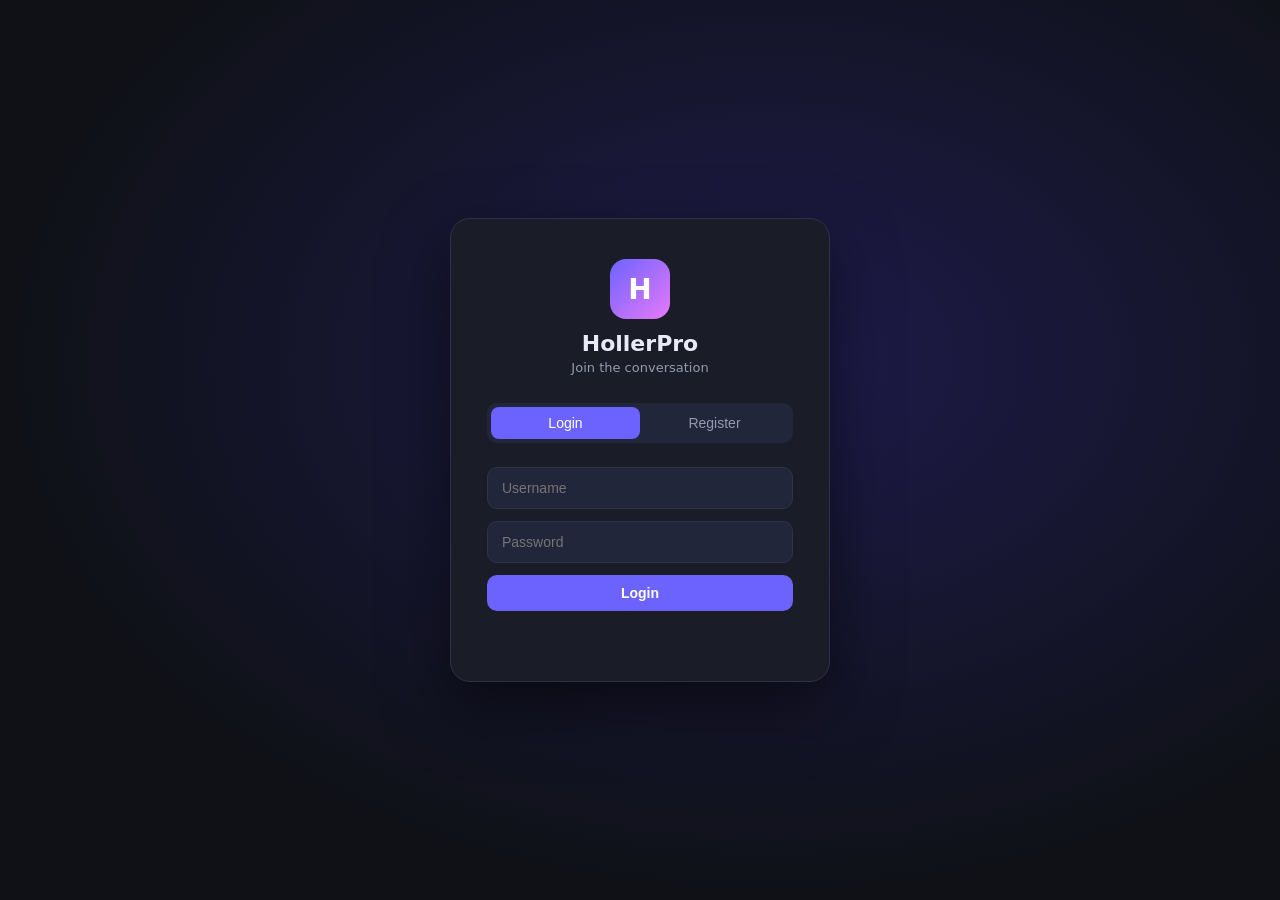
==== index.html @ 29215584 "Rename to index.html for GitHub Pages" ====
<!DOCTYPE html>
<html lang="en">
<head>
<meta charset="UTF-8">
<meta name="viewport" content="width=device-width, initial-scale=1.0">
<title>HollerPro</title>
<style>
*, *::before, *::after { box-sizing: border-box; margin: 0; padding: 0; }
:root {
  --bg: #0f1117; --bg2: #1a1d27; --bg3: #22263a; --border: #2e3248;
  --accent: #6c63ff; --accent2: #8b83ff; --text: #e8eaf6; --text2: #9399b2;
  --green: #43d97a; --red: #f4645f; --personal: #e879f9;
  --radius: 12px; --sidebar-w: 240px;
}
html, body { height: 100%; font-family: 'Segoe UI', system-ui, sans-serif; background: var(--bg); color: var(--text); overflow: hidden; }
.hidden { display: none !important; }
.screen { height: 100vh; }

/* AUTH */
#auth-screen { display: flex; align-items: center; justify-content: center; background: radial-gradient(ellipse at 60% 40%, #1e1b4b 0%, var(--bg) 70%); }
.auth-box { background: var(--bg2); border: 1px solid var(--border); border-radius: 20px; padding: 40px 36px; width: 380px; box-shadow: 0 24px 64px rgba(0,0,0,.5); }
.auth-logo { text-align: center; margin-bottom: 28px; }
.logo-icon { width: 60px; height: 60px; border-radius: 16px; background: linear-gradient(135deg, var(--accent), var(--personal)); display: inline-flex; align-items: center; justify-content: center; font-size: 28px; font-weight: 800; color: #fff; margin-bottom: 12px; }
.auth-logo h1 { font-size: 22px; font-weight: 700; }
.auth-logo p { color: var(--text2); font-size: 13px; margin-top: 4px; }
.auth-tabs { display: flex; margin-bottom: 24px; background: var(--bg3); border-radius: 10px; padding: 4px; }
.tab-btn { flex: 1; padding: 8px; border: none; background: transparent; color: var(--text2); border-radius: 8px; cursor: pointer; font-size: 14px; font-weight: 500; transition: all .2s; }
.tab-btn.active { background: var(--accent); color: #fff; }
.auth-form { display: flex; flex-direction: column; gap: 12px; }
.auth-form input { background: var(--bg3); border: 1px solid var(--border); border-radius: 10px; padding: 12px 14px; color: var(--text); font-size: 14px; outline: none; transition: border .2s; }
.auth-form input:focus { border-color: var(--accent); }
.auth-error { color: var(--red); font-size: 13px; min-height: 18px; text-align: center; }

/* APP */
#app-screen { display: flex; }
#sidebar { width: var(--sidebar-w); background: var(--bg2); border-right: 1px solid var(--border); display: flex; flex-direction: column; height: 100vh; overflow-y: auto; flex-shrink: 0; }
.sidebar-header { display: flex; align-items: center; gap: 10px; padding: 18px 16px 14px; border-bottom: 1px solid var(--border); font-weight: 700; font-size: 16px; }
.logo-small { width: 32px; height: 32px; border-radius: 8px; background: linear-gradient(135deg, var(--accent), var(--personal)); display: flex; align-items: center; justify-content: center; font-weight: 800; font-size: 16px; color: #fff; }
.user-badge { display: flex; align-items: center; gap: 8px; padding: 12px 14px; border-bottom: 1px solid var(--border); background: var(--bg3); }
.avatar { width: 30px; height: 30px; border-radius: 50%; display: flex; align-items: center; justify-content: center; font-weight: 700; font-size: 13px; color: #fff; flex-shrink: 0; }
.user-badge span { flex: 1; font-size: 13px; font-weight: 600; }
#logout-btn { background: none; border: none; color: var(--text2); cursor: pointer; font-size: 14px; padding: 2px 6px; border-radius: 4px; transition: color .2s; }
#logout-btn:hover { color: var(--red); }
.nav-section-label { font-size: 10px; font-weight: 700; letter-spacing: .08em; color: var(--text2); padding: 14px 16px 6px; text-transform: uppercase; }
#forum-nav { flex: 1; }
.nav-item { display: flex; align-items: center; gap: 10px; padding: 9px 14px; width: calc(100% - 12px); margin: 1px 6px; background: none; border: none; color: var(--text2); cursor: pointer; font-size: 13px; text-align: left; border-radius: 8px; transition: all .15s; }
.nav-item:hover { background: var(--bg3); color: var(--text); }
.nav-item.active-nav { background: rgba(108,99,255,.18); color: var(--accent2); font-weight: 600; }
.personal-btn { color: var(--personal) !important; }
.personal-btn.active-nav { background: rgba(232,121,249,.15) !important; }
.personal-nav { border-top: 1px solid var(--border); padding-bottom: 12px; }
.nav-icon { font-size: 15px; width: 20px; text-align: center; }

/* MAIN */
#main { flex: 1; display: flex; flex-direction: column; height: 100vh; overflow: hidden; }
#forum-header { padding: 20px 28px 14px; border-bottom: 1px solid var(--border); background: var(--bg2); flex-shrink: 0; }
#forum-title { font-size: 20px; font-weight: 700; }
#forum-subtitle { font-size: 12px; color: var(--text2); margin-top: 3px; }
#posts-area { flex: 1; overflow-y: auto; padding: 16px 24px; }

/* POST */
.post-card { display: flex; gap: 12px; padding: 14px 0; border-bottom: 1px solid var(--border); animation: fadeIn .2s ease; }
@keyframes fadeIn { from { opacity: 0; transform: translateY(6px); } to { opacity: 1; transform: none; } }
.post-avatar { width: 36px; height: 36px; border-radius: 50%; flex-shrink: 0; display: flex; align-items: center; justify-content: center; font-weight: 700; font-size: 14px; color: #fff; }
.post-body { flex: 1; }
.post-meta { display: flex; align-items: baseline; gap: 8px; margin-bottom: 4px; }
.post-author { font-weight: 600; font-size: 14px; }
.post-time { font-size: 11px; color: var(--text2); }
.post-content { font-size: 14px; line-height: 1.6; word-break: break-word; }
.post-recipients { font-size: 11px; color: var(--personal); margin-top: 4px; display: flex; align-items: center; gap: 4px; flex-wrap: wrap; }
.post-recipients span { background: rgba(232,121,249,.12); border-radius: 4px; padding: 1px 6px; }
.personal-tag { font-size: 10px; font-weight: 700; letter-spacing: .06em; padding: 1px 6px; background: rgba(232,121,249,.2); color: var(--personal); border-radius: 4px; }
.empty-state { text-align: center; color: var(--text2); padding: 60px 20px; font-size: 15px; }
.empty-icon { font-size: 40px; margin-bottom: 12px; }

/* COMPOSE */
#compose-area { border-top: 1px solid var(--border); padding: 14px 24px 16px; background: var(--bg2); flex-shrink: 0; }
#personal-hint { font-size: 12px; color: var(--personal); margin-bottom: 10px; padding: 8px 12px; background: rgba(232,121,249,.08); border-radius: 8px; border-left: 3px solid var(--personal); }
#personal-hint code { font-family: monospace; background: rgba(232,121,249,.15); padding: 1px 4px; border-radius: 3px; }
.compose-box { display: flex; gap: 12px; }
.compose-avatar { width: 36px; height: 36px; border-radius: 50%; flex-shrink: 0; display: flex; align-items: center; justify-content: center; font-weight: 700; font-size: 14px; color: #fff; }
.compose-right { flex: 1; }
textarea#post-input { width: 100%; background: var(--bg3); border: 1px solid var(--border); border-radius: 12px; padding: 12px 14px; color: var(--text); font-size: 14px; font-family: inherit; resize: none; outline: none; transition: border .2s; line-height: 1.5; }
textarea#post-input:focus { border-color: var(--accent); }
.compose-footer { display: flex; justify-content: flex-end; margin-top: 8px; position: relative; }
#autocomplete-box { position: absolute; bottom: calc(100% + 4px); right: 0; background: var(--bg2); border: 1px solid var(--border); border-radius: 10px; min-width: 180px; box-shadow: 0 8px 24px rgba(0,0,0,.4); z-index: 100; overflow: hidden; }
.ac-item { padding: 9px 14px; cursor: pointer; font-size: 13px; transition: background .15s; display: flex; align-items: center; gap: 8px; }
.ac-item:hover, .ac-item.selected { background: var(--bg3); color: var(--accent2); }
.ac-avatar { width: 22px; height: 22px; border-radius: 50%; display: flex; align-items: center; justify-content: center; font-weight: 700; font-size: 10px; color: #fff; flex-shrink: 0; }
.btn-primary { background: var(--accent); color: #fff; border: none; border-radius: 10px; padding: 10px 22px; font-size: 14px; font-weight: 600; cursor: pointer; transition: all .2s; }
.btn-primary:hover { background: var(--accent2); transform: translateY(-1px); }
::-webkit-scrollbar { width: 5px; }
::-webkit-scrollbar-track { background: transparent; }
::-webkit-scrollbar-thumb { background: var(--border); border-radius: 4px; }
::-webkit-scrollbar-thumb:hover { background: var(--text2); }
.loading { text-align: center; padding: 30px; color: var(--text2); }
</style>
</head>
<body>

<div id="auth-screen" class="screen">
  <div class="auth-box">
    <div class="auth-logo">
      <div class="logo-icon">H</div>
      <h1>HollerPro</h1>
      <p>Join the conversation</p>
    </div>
    <div class="auth-tabs">
      <button class="tab-btn active" data-tab="login">Login</button>
      <button class="tab-btn" data-tab="register">Register</button>
    </div>
    <form id="login-form" class="auth-form">
      <input type="text" id="login-username" placeholder="Username" autocomplete="username" required>
      <input type="password" id="login-password" placeholder="Password" autocomplete="current-password" required>
      <button type="submit" class="btn-primary">Login</button>
      <div class="auth-error" id="login-error"></div>
    </form>
    <form id="register-form" class="auth-form hidden">
      <input type="text" id="reg-username" placeholder="Username (3–20 chars, letters/numbers/_)" autocomplete="username" required>
      <input type="password" id="reg-password" placeholder="Password (min 4 chars)" autocomplete="new-password" required>
      <button type="submit" class="btn-primary">Create Account</button>
      <div class="auth-error" id="reg-error"></div>
    </form>
  </div>
</div>

<div id="app-screen" class="screen hidden">
  <aside id="sidebar">
    <div class="sidebar-header">
      <div class="logo-small">H</div>
      <span>HollerPro</span>
    </div>
    <div class="user-badge">
      <div class="avatar" id="sidebar-avatar"></div>
      <span id="sidebar-username"></span>
      <button id="logout-btn" title="Logout">&#x2715;</button>
    </div>
    <nav id="forum-nav"><div class="nav-section-label">FORUMS</div></nav>
    <div class="personal-nav">
      <div class="nav-section-label">PRIVATE</div>
      <button class="nav-item personal-btn" data-forum="personal">
        <span class="nav-icon">&#x1F512;</span> Personal
      </button>
    </div>
  </aside>
  <main id="main">
    <div id="forum-header">
      <h2 id="forum-title"></h2>
      <div id="forum-subtitle"></div>
    </div>
    <div id="posts-area"><div id="posts-list"></div></div>
    <div id="compose-area">
      <div id="personal-hint" class="hidden">
        <span>&#128274; Private: type <code>/p/ username1 username2 your message</code> — only those users will see it</span>
      </div>
      <div class="compose-box">
        <div class="compose-avatar" id="compose-avatar"></div>
        <div class="compose-right">
          <textarea id="post-input" placeholder="Write something..." rows="2"></textarea>
          <div class="compose-footer">
            <div id="autocomplete-box" class="hidden"></div>
            <button id="submit-post" class="btn-primary">Post</button>
          </div>
        </div>
      </div>
    </div>
  </main>
</div>

<script>
const FORUMS = [
  { id:'sports',   name:'Sports',           icon:'⚽', desc:'Football, basketball, tennis, and all things sports' },
  { id:'music',    name:'Music',            icon:'🎵', desc:'Artists, albums, concerts, and music news' },
  { id:'gossip',   name:'Gossip',           icon:'🗣️',  desc:'Celebrity news, drama, and hot takes' },
  { id:'gaming',   name:'Gaming',           icon:'🎮', desc:'Video games, esports, and game reviews' },
  { id:'tech',     name:'Technology',       icon:'💻', desc:'Gadgets, software, AI, and tech news' },
  { id:'movies',   name:'Movies & TV',      icon:'🎬', desc:'Reviews, recommendations, and discussions' },
  { id:'food',     name:'Food & Cooking',   icon:'🍕', desc:'Recipes, restaurants, and food culture' },
  { id:'travel',   name:'Travel',           icon:'✈️',  desc:'Destinations, tips, and travel stories' },
  { id:'fashion',  name:'Fashion & Style',  icon:'👗', desc:'Trends, outfits, and style advice' },
  { id:'fitness',  name:'Health & Fitness', icon:'💪', desc:'Workouts, nutrition, and wellness' },
  { id:'science',  name:'Science',          icon:'🔬', desc:'Discoveries, research, and the universe' },
  { id:'politics', name:'Politics',         icon:'🏛️',  desc:'World events, news, and current affairs' },
  { id:'art',      name:'Art & Design',     icon:'🎨', desc:'Creativity, design, and visual arts' },
  { id:'books',    name:'Books & Lit',      icon:'📚', desc:'Reading, writing, and literary discussions' },
  { id:'memes',    name:'Memes & Humor',    icon:'😂', desc:'Funny stuff, memes, and internet culture' },
];

const COLORS = ['#6c63ff','#e879f9','#43d97a','#fbbf24','#f4645f','#38bdf8','#fb923c','#a3e635'];
const aColor = u => { let h=0; for(const c of(u||'x'))h=(h*31+c.charCodeAt(0))&0x7fffffff; return COLORS[h%COLORS.length]; };
const ini = u => (u||'?').slice(0,2).toUpperCase();
const ago = ts => { const d=Math.floor((Date.now()-ts)/1000); if(d<60)return'just now'; if(d<3600)return`${Math.floor(d/60)}m ago`; if(d<86400)return`${Math.floor(d/3600)}h ago`; return`${Math.floor(d/86400)}d ago`; };
const esc = s => String(s).replace(/&/g,'&amp;').replace(/</g,'&lt;').replace(/>/g,'&gt;').replace(/"/g,'&quot;');
const uid = () => Math.random().toString(36).slice(2)+Date.now().toString(36);

async function hashPass(p) {
  const buf = await crypto.subtle.digest('SHA-256', new TextEncoder().encode(p+'forum-salt-2024'));
  return Array.from(new Uint8Array(buf)).map(b=>b.toString(16).padStart(2,'0')).join('');
}

const DB = {
  get(k,d=null){try{return JSON.parse(localStorage.getItem(k))??d;}catch{return d;}},
  set(k,v){localStorage.setItem(k,JSON.stringify(v));},
  users(){return this.get('f:users',{});},
  posts(fid){return this.get(`f:posts:${fid}`,[]);},
  personal(){return this.get('f:personal',[]);},
};

let me=null, forum='sports', acRes=[], acSel=-1, timer=null;
const bc = typeof BroadcastChannel!=='undefined'?new BroadcastChannel('hollerpro'):null;
if(bc) bc.onmessage=()=>{if(me)loadPosts();};

const $=id=>document.getElementById(id);

// Auth tabs
document.querySelectorAll('.tab-btn').forEach(b=>b.addEventListener('click',()=>{
  document.querySelectorAll('.tab-btn').forEach(x=>x.classList.remove('active'));
  b.classList.add('active');
  document.querySelectorAll('.auth-form').forEach(x=>x.classList.add('hidden'));
  $(`${b.dataset.tab}-form`).classList.remove('hidden');
}));

$('register-form').addEventListener('submit',async e=>{
  e.preventDefault();
  const err=$('reg-error'), u=$('reg-username').value.trim(), p=$('reg-password').value;
  err.textContent='';
  if(!u||!p)return(err.textContent='Fill in all fields');
  if(u.length<3||u.length>20)return(err.textContent='Username must be 3–20 characters');
  if(!/^[a-zA-Z0-9_]+$/.test(u))return(err.textContent='Only letters, numbers, underscores');
  if(p.length<4)return(err.textContent='Password must be at least 4 characters');
  const users=DB.users();
  if(users[u.toLowerCase()])return(err.textContent='Username already taken');
  users[u.toLowerCase()]={username:u,hash:await hashPass(p),createdAt:Date.now()};
  DB.set('f:users',users);
  me=u; DB.set('f:session',u); showApp();
});

$('login-form').addEventListener('submit',async e=>{
  e.preventDefault();
  const err=$('login-error'), u=$('login-username').value.trim(), p=$('login-password').value;
  err.textContent='';
  const users=DB.users(), rec=users[u.toLowerCase()];
  if(!rec||await hashPass(p)!==rec.hash)return(err.textContent='Invalid username or password');
  me=rec.username; DB.set('f:session',rec.username); showApp();
});

$('logout-btn').addEventListener('click',()=>{
  me=null; DB.set('f:session',null); clearInterval(timer);
  $('app-screen').classList.add('hidden');
  $('auth-screen').classList.remove('hidden');
  $('login-username').value=''; $('login-password').value='';
});

function setAv(el,u){el.textContent=ini(u);el.style.background=aColor(u);}

function showApp(){
  $('auth-screen').classList.add('hidden');
  $('app-screen').classList.remove('hidden');
  $('sidebar-username').textContent=me;
  setAv($('sidebar-avatar'),me); setAv($('compose-avatar'),me);
  buildNav(); switchForum('sports');
  clearInterval(timer); timer=setInterval(loadPosts,5000);
}

function buildNav(){
  const nav=$('forum-nav');
  nav.innerHTML='<div class="nav-section-label">FORUMS</div>';
  for(const f of FORUMS){
    const b=document.createElement('button');
    b.className='nav-item'+(f.id===forum?' active-nav':'');
    b.dataset.forum=f.id;
    b.innerHTML=`<span class="nav-icon">${f.icon}</span> ${f.name}`;
    b.addEventListener('click',()=>switchForum(f.id));
    nav.appendChild(b);
  }
}

function switchForum(fid){
  forum=fid;
  document.querySelectorAll('.nav-item').forEach(b=>b.classList.toggle('active-nav',b.dataset.forum===fid));
  if(fid==='personal'){
    $('forum-title').innerHTML='🔒 Personal';
    $('forum-subtitle').textContent='Private messages — only visible to you and the people you address';
    $('personal-hint').classList.remove('hidden');
    $('post-input').placeholder='/p/ username1 username2 your message here...';
  } else {
    const f=FORUMS.find(x=>x.id===fid);
    $('forum-title').innerHTML=`${f.icon} ${f.name}`;
    $('forum-subtitle').textContent=f.desc;
    $('personal-hint').classList.add('hidden');
    $('post-input').placeholder=`Write something in ${f.name}...`;
  }
  loadPosts();
}
document.querySelector('.personal-btn').addEventListener('click',()=>switchForum('personal'));

function loadPosts(){
  if(forum==='personal'){
    const all=DB.personal(), myL=me.toLowerCase();
    renderPosts(all.filter(m=>m.sender.toLowerCase()===myL||m.recipients.some(r=>r.toLowerCase()===myL)).slice().reverse());
  } else {
    renderPosts(DB.posts(forum).slice().reverse());
  }
}

function renderPosts(posts){
  const pl=$('posts-list'), isP=forum==='personal';
  if(!posts.length){pl.innerHTML=`<div class="empty-state"><div class="empty-icon">💬</div>No posts yet — be the first!</div>`;return;}
  pl.innerHTML=posts.map(p=>{
    const name=p.username||p.sender, col=aColor(name);
    const others=isP?(p.recipients||[]).filter(r=>r.toLowerCase()!==p.sender.toLowerCase()):[];
    return`<div class="post-card">
      <div class="post-avatar" style="background:${col}">${ini(name)}</div>
      <div class="post-body">
        <div class="post-meta">
          <span class="post-author">${esc(name)}</span>
          ${isP?'<span class="personal-tag">PRIVATE</span>':''}
          <span class="post-time">${ago(p.createdAt)}</span>
        </div>
        <div class="post-content">${esc(p.content)}</div>
        ${others.length?`<div class="post-recipients">To: ${others.map(r=>`<span>@${esc(r)}</span>`).join('')}</div>`:''}
      </div>
    </div>`;
  }).join('');
}

$('submit-post').addEventListener('click',submitPost);
$('post-input').addEventListener('keydown',e=>{
  if(e.key==='Enter'&&!e.shiftKey){if(acRes.length&&acSel>=0){pickAc(acSel);return;}e.preventDefault();submitPost();}
  if(e.key==='ArrowDown'){acSel=Math.min(acSel+1,acRes.length-1);renderAc();e.preventDefault();}
  if(e.key==='ArrowUp'){acSel=Math.max(acSel-1,0);renderAc();e.preventDefault();}
  if(e.key==='Escape'){$('autocomplete-box').classList.add('hidden');acRes=[];}
});

function submitPost(){
  const text=$('post-input').value.trim();
  if(!text)return;
  if(forum==='personal'){
    if(!text.startsWith('/p/')){toast('Private messages must start with /p/');return;}
    const parts=text.slice(3).trim().split(' '), users=DB.users();
    const recips=[]; let ms=0;
    for(let i=0;i<parts.length;i++){
      const w=parts[i];
      if(/^[a-zA-Z0-9_]{3,20}$/.test(w)&&users[w.toLowerCase()]){recips.push(users[w.toLowerCase()].username);ms=i+1;}
      else break;
    }
    const content=parts.slice(ms).join(' ').trim();
    if(!content){toast('Add a message after the usernames');return;}
    if(!recips.length){toast('No valid usernames found after /p/');return;}
    const all=DB.personal();
    all.push({id:uid(),sender:me,recipients:recips,content,createdAt:Date.now()});
    DB.set('f:personal',all);
  } else {
    const posts=DB.posts(forum);
    posts.push({id:uid(),username:me,content:text,createdAt:Date.now()});
    DB.set(`f:posts:${forum}`,posts);
  }
  $('post-input').value=''; $('autocomplete-box').classList.add('hidden'); acRes=[];
  loadPosts(); if(bc)bc.postMessage('u');
}

let acT=null;
$('post-input').addEventListener('input',()=>{clearTimeout(acT);acT=setTimeout(handleAc,120);});

function handleAc(){
  const val=$('post-input').value;
  if(!val.startsWith('/p/')){$('autocomplete-box').classList.add('hidden');return;}
  const words=val.slice(3).trimStart().split(' '), last=words[words.length-1];
  if(!last){$('autocomplete-box').classList.add('hidden');return;}
  const users=DB.users();
  for(let i=0;i<words.length-1;i++){if(!users[words[i].toLowerCase()]){$('autocomplete-box').classList.add('hidden');return;}}
  acRes=Object.values(users).map(u=>u.username).filter(u=>u.toLowerCase().startsWith(last.toLowerCase())&&u.toLowerCase()!==me.toLowerCase());
  acSel=-1; renderAc();
}

function renderAc(){
  const box=$('autocomplete-box');
  if(!acRes.length){box.classList.add('hidden');return;}
  box.classList.remove('hidden');
  box.innerHTML=acRes.map((u,i)=>`<div class="ac-item${i===acSel?' selected':''}" data-idx="${i}"><div class="ac-avatar" style="background:${aColor(u)}">${ini(u)}</div>${esc(u)}</div>`).join('');
  box.querySelectorAll('.ac-item').forEach(el=>el.addEventListener('click',()=>pickAc(+el.dataset.idx)));
}

function pickAc(idx){
  const u=acRes[idx], val=$('post-input').value;
  const words=val.slice(3).trimStart().split(' ');
  words[words.length-1]=u+' ';
  $('post-input').value='/p/ '+words.join(' ');
  $('autocomplete-box').classList.add('hidden'); acRes=[];
  $('post-input').focus();
}

function toast(msg){
  const t=document.createElement('div');
  t.style.cssText='position:fixed;bottom:80px;left:50%;transform:translateX(-50%);background:#f4645f;color:#fff;padding:10px 20px;border-radius:10px;font-size:13px;z-index:9999;box-shadow:0 4px 16px rgba(0,0,0,.4);white-space:nowrap';
  t.textContent=msg; document.body.appendChild(t); setTimeout(()=>t.remove(),3000);
}

// Restore session
(function(){
  const saved=DB.get('f:session');
  if(saved){const u=DB.users()[saved.toLowerCase()];if(u){me=u.username;showApp();}}
})();
</script>
</body>
</html>
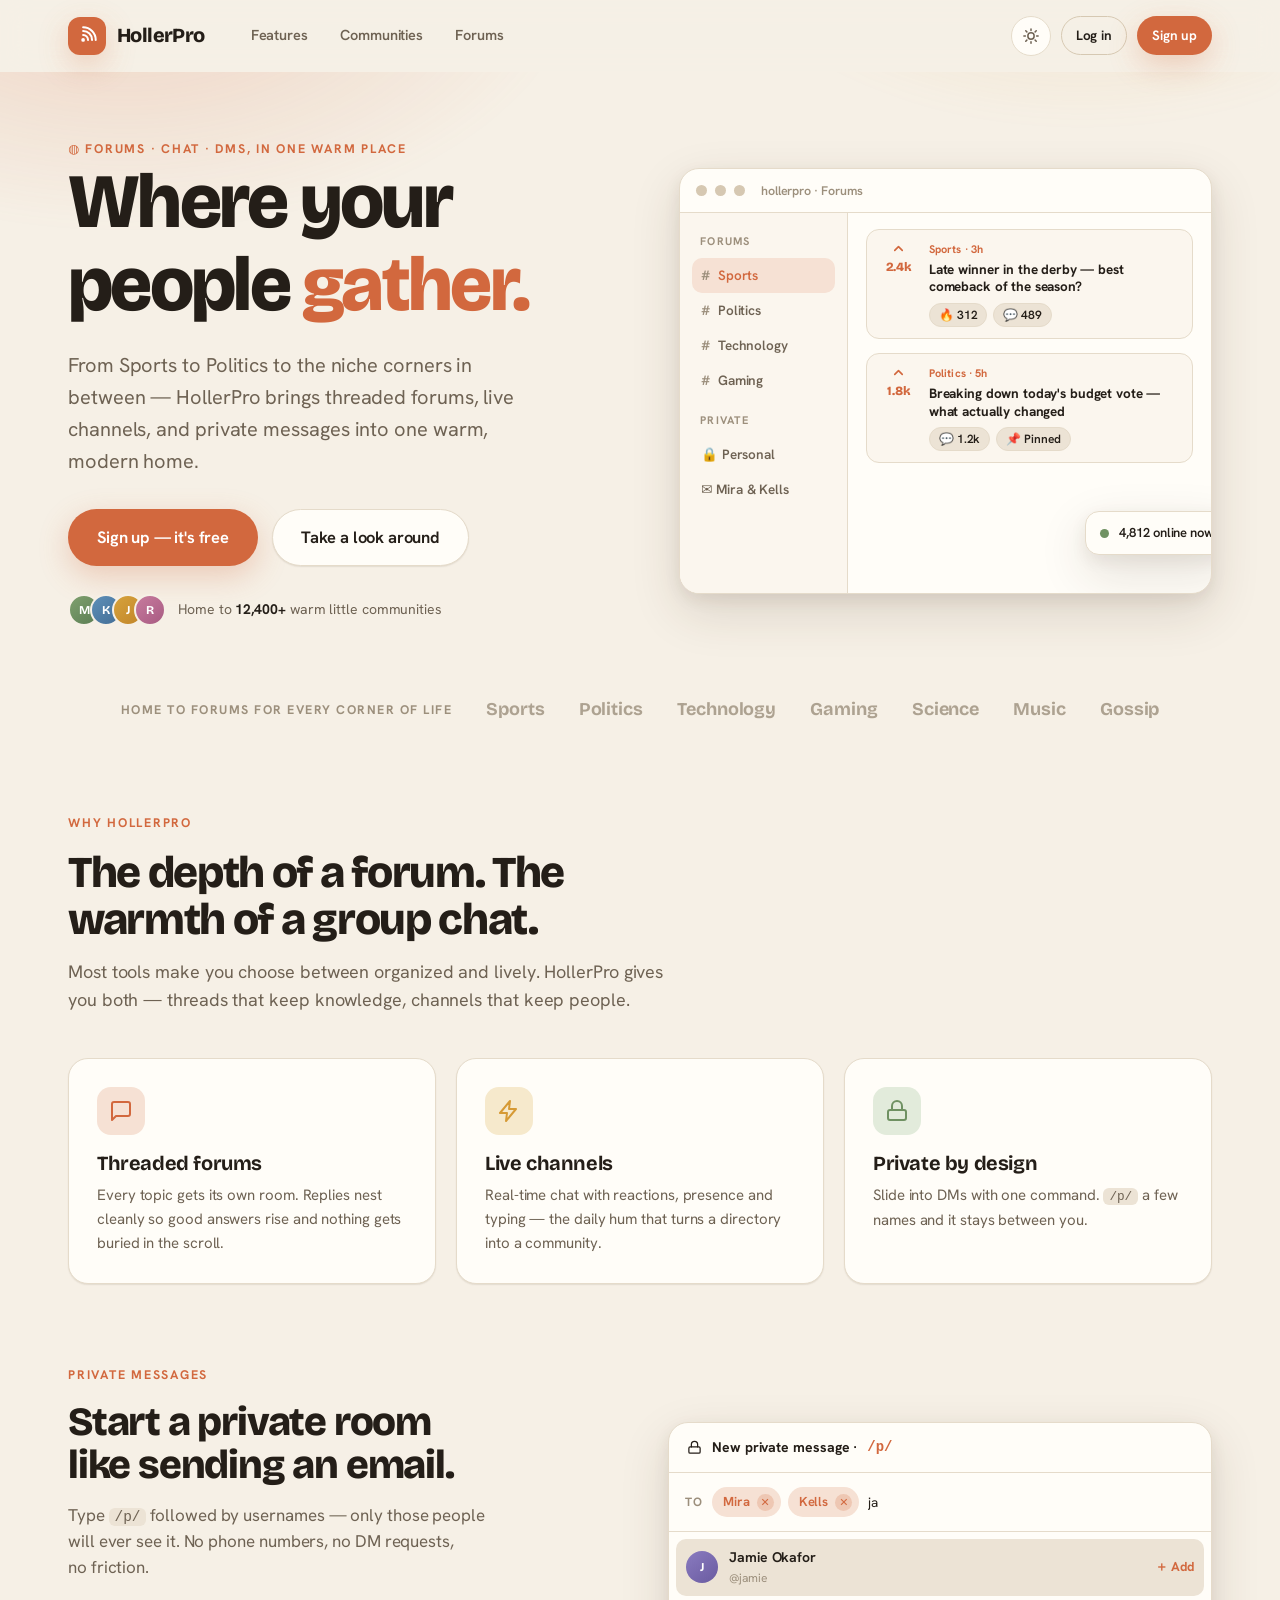
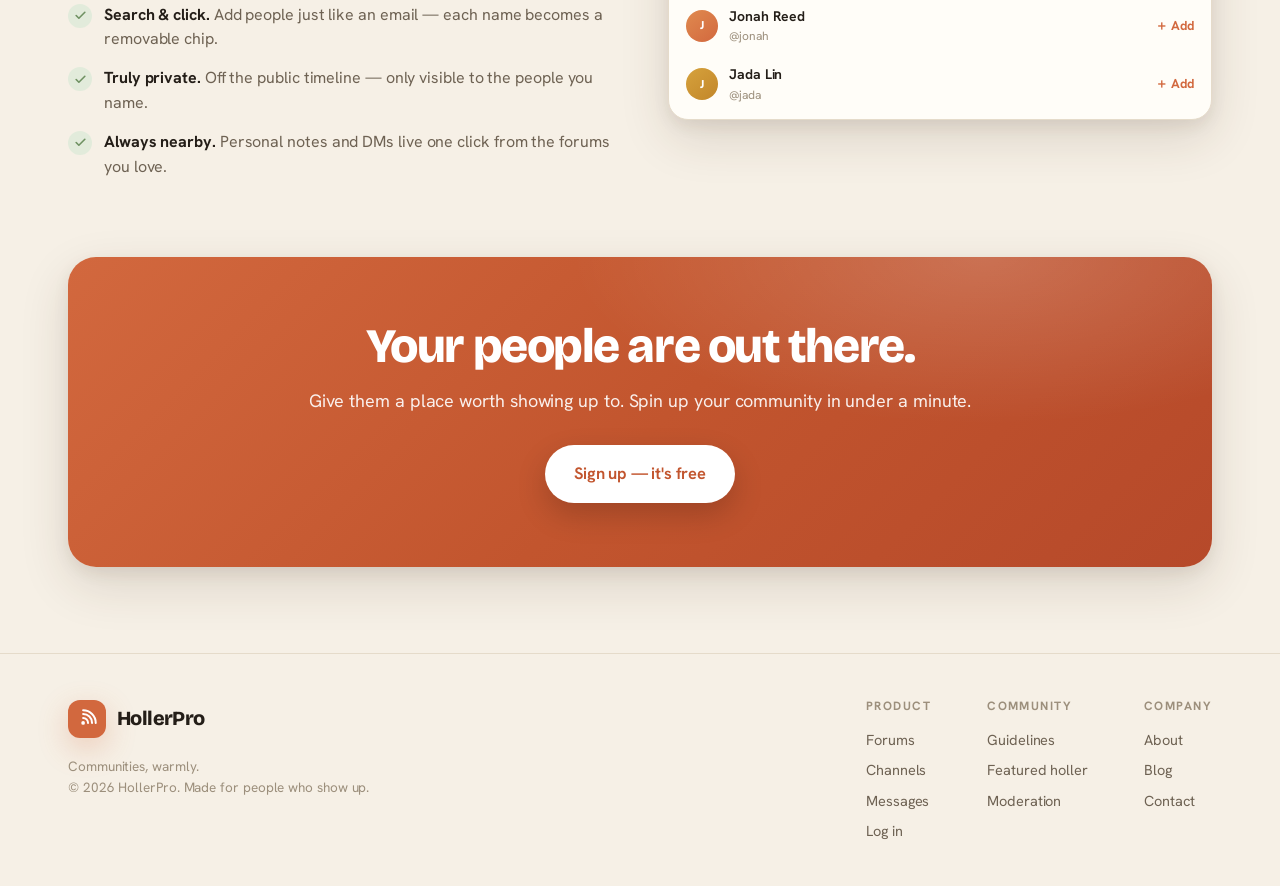
==== commit c1e71ced: "Redesign: warm professional landing page with design system" ====
--- a/index.html
+++ b/index.html
@@ -1,406 +1,368 @@
 <!DOCTYPE html>
 <html lang="en">
 <head>
-<meta charset="UTF-8">
-<meta name="viewport" content="width=device-width, initial-scale=1.0">
-<title>HollerPro</title>
+<meta charset="UTF-8" />
+<meta name="viewport" content="width=device-width, initial-scale=1.0" />
+<title>HollerPro — Pull up a chair</title>
+<script src="theme.js"></script>
+<link rel="preconnect" href="https://fonts.googleapis.com" />
+<link rel="preconnect" href="https://fonts.gstatic.com" crossorigin />
+<link href="https://fonts.googleapis.com/css2?family=Bricolage+Grotesque:opsz,wght@12..96,400..800&family=Hanken+Grotesk:wght@400..800&display=swap" rel="stylesheet" />
+<link rel="stylesheet" href="styles.css" />
 <style>
-*, *::before, *::after { box-sizing: border-box; margin: 0; padding: 0; }
-:root {
-  --bg: #0f1117; --bg2: #1a1d27; --bg3: #22263a; --border: #2e3248;
-  --accent: #6c63ff; --accent2: #8b83ff; --text: #e8eaf6; --text2: #9399b2;
-  --green: #43d97a; --red: #f4645f; --personal: #e879f9;
-  --radius: 12px; --sidebar-w: 240px;
-}
-html, body { height: 100%; font-family: 'Segoe UI', system-ui, sans-serif; background: var(--bg); color: var(--text); overflow: hidden; }
-.hidden { display: none !important; }
-.screen { height: 100vh; }
-
-/* AUTH */
-#auth-screen { display: flex; align-items: center; justify-content: center; background: radial-gradient(ellipse at 60% 40%, #1e1b4b 0%, var(--bg) 70%); }
-.auth-box { background: var(--bg2); border: 1px solid var(--border); border-radius: 20px; padding: 40px 36px; width: 380px; box-shadow: 0 24px 64px rgba(0,0,0,.5); }
-.auth-logo { text-align: center; margin-bottom: 28px; }
-.logo-icon { width: 60px; height: 60px; border-radius: 16px; background: linear-gradient(135deg, var(--accent), var(--personal)); display: inline-flex; align-items: center; justify-content: center; font-size: 28px; font-weight: 800; color: #fff; margin-bottom: 12px; }
-.auth-logo h1 { font-size: 22px; font-weight: 700; }
-.auth-logo p { color: var(--text2); font-size: 13px; margin-top: 4px; }
-.auth-tabs { display: flex; margin-bottom: 24px; background: var(--bg3); border-radius: 10px; padding: 4px; }
-.tab-btn { flex: 1; padding: 8px; border: none; background: transparent; color: var(--text2); border-radius: 8px; cursor: pointer; font-size: 14px; font-weight: 500; transition: all .2s; }
-.tab-btn.active { background: var(--accent); color: #fff; }
-.auth-form { display: flex; flex-direction: column; gap: 12px; }
-.auth-form input { background: var(--bg3); border: 1px solid var(--border); border-radius: 10px; padding: 12px 14px; color: var(--text); font-size: 14px; outline: none; transition: border .2s; }
-.auth-form input:focus { border-color: var(--accent); }
-.auth-error { color: var(--red); font-size: 13px; min-height: 18px; text-align: center; }
-
-/* APP */
-#app-screen { display: flex; }
-#sidebar { width: var(--sidebar-w); background: var(--bg2); border-right: 1px solid var(--border); display: flex; flex-direction: column; height: 100vh; overflow-y: auto; flex-shrink: 0; }
-.sidebar-header { display: flex; align-items: center; gap: 10px; padding: 18px 16px 14px; border-bottom: 1px solid var(--border); font-weight: 700; font-size: 16px; }
-.logo-small { width: 32px; height: 32px; border-radius: 8px; background: linear-gradient(135deg, var(--accent), var(--personal)); display: flex; align-items: center; justify-content: center; font-weight: 800; font-size: 16px; color: #fff; }
-.user-badge { display: flex; align-items: center; gap: 8px; padding: 12px 14px; border-bottom: 1px solid var(--border); background: var(--bg3); }
-.avatar { width: 30px; height: 30px; border-radius: 50%; display: flex; align-items: center; justify-content: center; font-weight: 700; font-size: 13px; color: #fff; flex-shrink: 0; }
-.user-badge span { flex: 1; font-size: 13px; font-weight: 600; }
-#logout-btn { background: none; border: none; color: var(--text2); cursor: pointer; font-size: 14px; padding: 2px 6px; border-radius: 4px; transition: color .2s; }
-#logout-btn:hover { color: var(--red); }
-.nav-section-label { font-size: 10px; font-weight: 700; letter-spacing: .08em; color: var(--text2); padding: 14px 16px 6px; text-transform: uppercase; }
-#forum-nav { flex: 1; }
-.nav-item { display: flex; align-items: center; gap: 10px; padding: 9px 14px; width: calc(100% - 12px); margin: 1px 6px; background: none; border: none; color: var(--text2); cursor: pointer; font-size: 13px; text-align: left; border-radius: 8px; transition: all .15s; }
-.nav-item:hover { background: var(--bg3); color: var(--text); }
-.nav-item.active-nav { background: rgba(108,99,255,.18); color: var(--accent2); font-weight: 600; }
-.personal-btn { color: var(--personal) !important; }
-.personal-btn.active-nav { background: rgba(232,121,249,.15) !important; }
-.personal-nav { border-top: 1px solid var(--border); padding-bottom: 12px; }
-.nav-icon { font-size: 15px; width: 20px; text-align: center; }
-
-/* MAIN */
-#main { flex: 1; display: flex; flex-direction: column; height: 100vh; overflow: hidden; }
-#forum-header { padding: 20px 28px 14px; border-bottom: 1px solid var(--border); background: var(--bg2); flex-shrink: 0; }
-#forum-title { font-size: 20px; font-weight: 700; }
-#forum-subtitle { font-size: 12px; color: var(--text2); margin-top: 3px; }
-#posts-area { flex: 1; overflow-y: auto; padding: 16px 24px; }
-
-/* POST */
-.post-card { display: flex; gap: 12px; padding: 14px 0; border-bottom: 1px solid var(--border); animation: fadeIn .2s ease; }
-@keyframes fadeIn { from { opacity: 0; transform: translateY(6px); } to { opacity: 1; transform: none; } }
-.post-avatar { width: 36px; height: 36px; border-radius: 50%; flex-shrink: 0; display: flex; align-items: center; justify-content: center; font-weight: 700; font-size: 14px; color: #fff; }
-.post-body { flex: 1; }
-.post-meta { display: flex; align-items: baseline; gap: 8px; margin-bottom: 4px; }
-.post-author { font-weight: 600; font-size: 14px; }
-.post-time { font-size: 11px; color: var(--text2); }
-.post-content { font-size: 14px; line-height: 1.6; word-break: break-word; }
-.post-recipients { font-size: 11px; color: var(--personal); margin-top: 4px; display: flex; align-items: center; gap: 4px; flex-wrap: wrap; }
-.post-recipients span { background: rgba(232,121,249,.12); border-radius: 4px; padding: 1px 6px; }
-.personal-tag { font-size: 10px; font-weight: 700; letter-spacing: .06em; padding: 1px 6px; background: rgba(232,121,249,.2); color: var(--personal); border-radius: 4px; }
-.empty-state { text-align: center; color: var(--text2); padding: 60px 20px; font-size: 15px; }
-.empty-icon { font-size: 40px; margin-bottom: 12px; }
-
-/* COMPOSE */
-#compose-area { border-top: 1px solid var(--border); padding: 14px 24px 16px; background: var(--bg2); flex-shrink: 0; }
-#personal-hint { font-size: 12px; color: var(--personal); margin-bottom: 10px; padding: 8px 12px; background: rgba(232,121,249,.08); border-radius: 8px; border-left: 3px solid var(--personal); }
-#personal-hint code { font-family: monospace; background: rgba(232,121,249,.15); padding: 1px 4px; border-radius: 3px; }
-.compose-box { display: flex; gap: 12px; }
-.compose-avatar { width: 36px; height: 36px; border-radius: 50%; flex-shrink: 0; display: flex; align-items: center; justify-content: center; font-weight: 700; font-size: 14px; color: #fff; }
-.compose-right { flex: 1; }
-textarea#post-input { width: 100%; background: var(--bg3); border: 1px solid var(--border); border-radius: 12px; padding: 12px 14px; color: var(--text); font-size: 14px; font-family: inherit; resize: none; outline: none; transition: border .2s; line-height: 1.5; }
-textarea#post-input:focus { border-color: var(--accent); }
-.compose-footer { display: flex; justify-content: flex-end; margin-top: 8px; position: relative; }
-#autocomplete-box { position: absolute; bottom: calc(100% + 4px); right: 0; background: var(--bg2); border: 1px solid var(--border); border-radius: 10px; min-width: 180px; box-shadow: 0 8px 24px rgba(0,0,0,.4); z-index: 100; overflow: hidden; }
-.ac-item { padding: 9px 14px; cursor: pointer; font-size: 13px; transition: background .15s; display: flex; align-items: center; gap: 8px; }
-.ac-item:hover, .ac-item.selected { background: var(--bg3); color: var(--accent2); }
-.ac-avatar { width: 22px; height: 22px; border-radius: 50%; display: flex; align-items: center; justify-content: center; font-weight: 700; font-size: 10px; color: #fff; flex-shrink: 0; }
-.btn-primary { background: var(--accent); color: #fff; border: none; border-radius: 10px; padding: 10px 22px; font-size: 14px; font-weight: 600; cursor: pointer; transition: all .2s; }
-.btn-primary:hover { background: var(--accent2); transform: translateY(-1px); }
-::-webkit-scrollbar { width: 5px; }
-::-webkit-scrollbar-track { background: transparent; }
-::-webkit-scrollbar-thumb { background: var(--border); border-radius: 4px; }
-::-webkit-scrollbar-thumb:hover { background: var(--text2); }
-.loading { text-align: center; padding: 30px; color: var(--text2); }
+/* ---------- Landing ---------- */
+.lp-nav {
+  position: sticky; top: 0; z-index: 60; height: 72px;
+  display: flex; align-items: center;
+  background: color-mix(in oklab, var(--bg) 80%, transparent);
+  backdrop-filter: blur(14px);
+  border-bottom: 1px solid transparent; transition: border-color .3s;
+}
+.lp-nav.scrolled { border-color: var(--border); }
+.lp-nav .wrap { display: flex; align-items: center; gap: 18px; }
+.lp-links { display: flex; align-items: center; gap: 4px; margin-left: 14px; }
+.lp-links a { padding: 8px 14px; border-radius: var(--r-pill); font-weight: 600; font-size: 14.5px; color: var(--text-2); transition: color .2s, background .2s; }
+.lp-links a:hover { color: var(--text); background: var(--bg-elev); }
+.lp-nav-cta { margin-left: auto; display: flex; align-items: center; gap: 10px; }
+
+.hero { position: relative; overflow: hidden; padding: 64px 0 40px; }
+.hero::before {
+  content: ""; position: absolute; inset: -30% 0 auto -10%; height: 620px; z-index: 0;
+  background:
+    radial-gradient(46% 60% at 18% 12%, color-mix(in oklab, var(--accent) 22%, transparent), transparent 70%),
+    radial-gradient(40% 55% at 86% 0%, color-mix(in oklab, var(--gold) 20%, transparent), transparent 68%);
+  filter: blur(8px); pointer-events: none;
+}
+.hero .wrap { position: relative; z-index: 1; display: grid; grid-template-columns: 1.02fr .98fr; gap: 56px; align-items: center; }
+.hero-copy { max-width: 560px; }
+.hero h1 { font-size: clamp(46px, 6vw, 78px); font-weight: 800; letter-spacing: -0.035em; }
+.hero h1 .ink { color: var(--accent); }
+.hero-sub { font-size: clamp(17px, 1.6vw, 20px); color: var(--text-2); margin-top: 22px; max-width: 480px; line-height: 1.6; }
+.hero-cta { display: flex; align-items: center; gap: 14px; margin-top: 32px; flex-wrap: wrap; }
+.hero-meta { display: flex; align-items: center; gap: 12px; margin-top: 28px; color: var(--text-2); font-size: 14px; }
+.facepile { display: flex; }
+.facepile .avatar { width: 32px; height: 32px; font-size: 12px; border: 2.5px solid var(--bg); margin-left: -10px; }
+.facepile .avatar:first-child { margin-left: 0; }
+
+.preview {
+  position: relative; border-radius: var(--r-lg); overflow: hidden;
+  background: var(--bg-elev); border: 1px solid var(--border); box-shadow: var(--shadow-lg);
+}
+.preview-bar { height: 44px; display: flex; align-items: center; gap: 8px; padding: 0 16px; border-bottom: 1px solid var(--border); }
+.preview-dot { width: 11px; height: 11px; border-radius: 50%; background: var(--border-strong); }
+.preview-body { display: grid; grid-template-columns: 168px 1fr; min-height: 380px; }
+.pv-side { border-right: 1px solid var(--border); padding: 14px 12px; background: var(--bg-elev-2); }
+.pv-side .lbl { font-size: 11px; font-weight: 700; letter-spacing: .12em; text-transform: uppercase; color: var(--text-3); padding: 0 8px; margin: 6px 0 8px; }
+.pv-chan { display: flex; align-items: center; gap: 8px; padding: 7px 9px; border-radius: var(--r-sm); font-size: 13.5px; font-weight: 600; color: var(--text-2); }
+.pv-chan.active { background: var(--accent-soft); color: var(--accent); }
+.pv-chan .h { color: var(--text-3); font-weight: 700; }
+.pv-main { padding: 16px 18px; display: flex; flex-direction: column; gap: 14px; }
+.pv-react { display:inline-flex; gap:6px; margin-top:7px; }
+.pv-react span { font-size: 12px; font-weight:600; padding: 2px 9px; border-radius: 99px; background: var(--bg-sunk); border:1px solid var(--border); white-space: nowrap; }
+.pv-float {
+  position: absolute; right: -18px; bottom: 38px; background: var(--bg-elev);
+  border: 1px solid var(--border); box-shadow: var(--shadow-lg); border-radius: var(--r-md);
+  padding: 11px 14px; display: flex; align-items: center; gap: 10px; font-size: 13px; font-weight: 600;
+  animation: bob 4s ease-in-out infinite;
+}
+@keyframes bob { 0%,100%{ transform: translateY(0);} 50%{ transform: translateY(-8px);} }
+.pv-post { display: grid; grid-template-columns: 38px 1fr; gap: 11px; padding: 11px 13px; border: 1px solid var(--border); border-radius: 13px; background: var(--bg-elev-2); }
+.pv-vote { display: flex; flex-direction: column; align-items: center; gap: 1px; color: var(--accent); }
+.pv-vote svg { width: 15px; height: 15px; }
+.pv-vote b { font-family: var(--font-display); font-size: 12.5px; font-weight: 800; }
+.pv-ptag { font-size: 11px; font-weight: 700; color: var(--accent); letter-spacing: .01em; }
+.pv-ptitle { font-size: 13.5px; font-weight: 700; letter-spacing: -0.01em; margin-top: 3px; line-height: 1.28; }
+
+.strip { padding: 30px 0 8px; }
+.strip .wrap { display: flex; align-items: center; gap: 12px 34px; flex-wrap: wrap; justify-content: center; }
+.strip .lab { font-size: 12.5px; letter-spacing: .12em; text-transform: uppercase; color: var(--text-3); font-weight: 700; }
+.strip .nm { font-family: var(--font-display); font-weight: 700; font-size: 18px; color: var(--text-3); opacity: .8; }
+
+section.block { padding: 78px 0; }
+.sec-head { max-width: 620px; margin-bottom: 44px; }
+.sec-head h2 { font-size: clamp(30px, 4vw, 44px); font-weight: 800; letter-spacing: -0.03em; margin-top: 14px; }
+.sec-head p { color: var(--text-2); font-size: 18px; margin-top: 14px; }
+
+.feat-grid { display: grid; grid-template-columns: repeat(3, 1fr); gap: 20px; }
+.feat {
+  background: var(--bg-elev); border: 1px solid var(--border); border-radius: var(--r-lg);
+  padding: 28px; box-shadow: var(--shadow-sm); transition: transform .2s ease, box-shadow .2s ease, border-color .2s;
+}
+.feat:hover { transform: translateY(-3px); box-shadow: var(--shadow-md); border-color: var(--border-strong); }
+.feat-ico { width: 48px; height: 48px; border-radius: 14px; display: grid; place-items: center; background: var(--accent-soft); color: var(--accent); margin-bottom: 18px; }
+.feat h3 { font-size: 20px; font-weight: 700; letter-spacing: -0.02em; }
+.feat p { color: var(--text-2); margin-top: 9px; font-size: 15px; line-height: 1.6; }
+.feat.gold .feat-ico { background: var(--gold-soft); color: var(--gold); }
+.feat.sage .feat-ico { background: var(--sage-soft); color: var(--sage); }
+
+.split { display: grid; grid-template-columns: 1fr 1fr; gap: 56px; align-items: center; }
+.code-card { background: var(--bg-elev); border: 1px solid var(--border); border-radius: var(--r-lg); box-shadow: var(--shadow-lg); overflow: hidden; }
+.cc-head { padding: 14px 18px; border-bottom: 1px solid var(--border); display: flex; align-items: center; gap: 10px; font-weight: 700; font-size: 14px; }
+.cc-body { padding: 20px; display: flex; flex-direction: column; gap: 14px; }
+.split ul { list-style: none; padding: 0; margin: 22px 0 0; display: flex; flex-direction: column; gap: 14px; }
+.split li { display: flex; gap: 12px; align-items: flex-start; font-size: 16px; color: var(--text-2); }
+.split li .tick { width: 24px; height: 24px; border-radius: 50%; background: var(--sage-soft); color: var(--sage); display: grid; place-items: center; flex: none; margin-top: 1px; }
+.split li b { color: var(--text); font-weight: 700; }
+
+.pick-to { display: flex; align-items: center; flex-wrap: wrap; gap: 7px; padding: 14px 16px; border-bottom: 1px solid var(--border); }
+.pick-lbl { font-size: 12px; font-weight: 700; color: var(--text-3); letter-spacing: .08em; text-transform: uppercase; margin-right: 2px; }
+.chip { display: inline-flex; align-items: center; gap: 7px; background: var(--accent-soft); color: var(--accent); font-weight: 650; font-size: 13px; padding: 5px 7px 5px 11px; border-radius: var(--r-pill); }
+.chip .x { width: 17px; height: 17px; border-radius: 50%; background: color-mix(in oklab, var(--accent) 22%, transparent); display: grid; place-items: center; font-size: 11px; cursor: pointer; }
+.pick-search { flex: 1; min-width: 90px; border: none; outline: none; background: none; font-size: 13.5px; padding: 5px 2px; color: var(--text); }
+.pick-search::placeholder { color: var(--text-3); }
+.pick-list { padding: 7px; display: flex; flex-direction: column; gap: 2px; }
+.pick-row { display: flex; align-items: center; gap: 11px; padding: 8px 10px; border-radius: var(--r-sm); cursor: pointer; }
+.pick-row:hover, .pick-row.hl { background: var(--bg-sunk); }
+.pick-row .avatar { width: 32px; height: 32px; font-size: 12px; }
+.pick-row .pr-name { font-weight: 650; font-size: 14px; }
+.pick-row .pr-handle { font-size: 12px; color: var(--text-3); }
+.pick-row .pr-add { margin-left: auto; color: var(--accent); font-weight: 700; font-size: 13px; }
+
+.cta-band { padding: 0 0 86px; }
+.cta-card {
+  position: relative; overflow: hidden; border-radius: var(--r-xl);
+  padding: 64px 56px; text-align: center;
+  background: linear-gradient(135deg, #D2683E 0%, #C2552E 52%, #B6492A 100%);
+  box-shadow: var(--shadow-lg);
+}
+.cta-card::after { content:""; position:absolute; inset:0; background: radial-gradient(60% 90% at 80% 0%, rgba(255,255,255,.18), transparent 60%); pointer-events:none; }
+.cta-card > * { position: relative; z-index: 1; }
+.cta-card h2 { font-size: clamp(30px, 4vw, 48px); font-weight: 800; letter-spacing: -0.03em; color: #fff; }
+.cta-card p { color: rgba(255,255,255,.9); font-size: 18px; margin-top: 14px; }
+.btn-light { background: #fff; color: #C2552E; margin-top: 30px; box-shadow: 0 12px 30px rgba(0,0,0,.18); }
+.btn-light:hover { background: #FFF6EF; }
+
+footer { border-top: 1px solid var(--border); padding: 46px 0 40px; }
+footer .wrap { display: flex; justify-content: space-between; gap: 30px; flex-wrap: wrap; }
+.foot-cols { display: flex; gap: 56px; flex-wrap: wrap; }
+.foot-col h5 { font-family: var(--font-ui); font-size: 12px; letter-spacing: .12em; text-transform: uppercase; color: var(--text-3); margin-bottom: 12px; font-weight: 700; }
+.foot-col a { display: block; color: var(--text-2); font-size: 14.5px; padding: 4px 0; }
+.foot-col a:hover { color: var(--accent); }
+.foot-note { color: var(--text-3); font-size: 13.5px; margin-top: 18px; }
+
+@media (max-width: 920px) {
+  .hero .wrap { grid-template-columns: 1fr; gap: 40px; }
+  .hero { padding-top: 40px; }
+  .preview-body { min-height: 280px; }
+  .feat-grid { grid-template-columns: 1fr; }
+  .split { grid-template-columns: 1fr; gap: 36px; }
+  .lp-links { display: none; }
+}
+@media (max-width: 560px) {
+  .wrap { padding: 0 18px; }
+  .cta-card { padding: 44px 24px; }
+  .hero-cta .btn { flex: 1; }
+}
 </style>
 </head>
 <body>
 
-<div id="auth-screen" class="screen">
-  <div class="auth-box">
-    <div class="auth-logo">
-      <div class="logo-icon">H</div>
-      <h1>HollerPro</h1>
-      <p>Join the conversation</p>
-    </div>
-    <div class="auth-tabs">
-      <button class="tab-btn active" data-tab="login">Login</button>
-      <button class="tab-btn" data-tab="register">Register</button>
-    </div>
-    <form id="login-form" class="auth-form">
-      <input type="text" id="login-username" placeholder="Username" autocomplete="username" required>
-      <input type="password" id="login-password" placeholder="Password" autocomplete="current-password" required>
-      <button type="submit" class="btn-primary">Login</button>
-      <div class="auth-error" id="login-error"></div>
-    </form>
-    <form id="register-form" class="auth-form hidden">
-      <input type="text" id="reg-username" placeholder="Username (3–20 chars, letters/numbers/_)" autocomplete="username" required>
-      <input type="password" id="reg-password" placeholder="Password (min 4 chars)" autocomplete="new-password" required>
-      <button type="submit" class="btn-primary">Create Account</button>
-      <div class="auth-error" id="reg-error"></div>
-    </form>
+<nav class="lp-nav" id="lpNav">
+  <div class="wrap">
+    <a class="brand" href="index.html">
+      <span class="brand-mark"><svg width="21" height="21" viewBox="0 0 24 24" fill="none" stroke="currentColor" stroke-width="2.3" stroke-linecap="round"><circle cx="7" cy="17" r="2.1" fill="currentColor" stroke="none"/><path d="M7 11.4A5.6 5.6 0 0 1 12.6 17"/><path d="M7 6.8A10.2 10.2 0 0 1 17.2 17"/><path d="M7 2.6A14.4 14.4 0 0 1 21.4 17"/></svg></span>
+      <span class="brand-name">HollerPro</span>
+    </a>
+    <div class="lp-links">
+      <a href="#features">Features</a>
+      <a href="#communities">Communities</a>
+      <a href="forum.html">Forums</a>
+    </div>
+    <div class="lp-nav-cta">
+      <button class="theme-toggle" data-theme-toggle aria-label="Toggle theme">
+        <svg class="sun" width="18" height="18" viewBox="0 0 24 24" fill="none" stroke="currentColor" stroke-width="2" stroke-linecap="round"><circle cx="12" cy="12" r="4.2"/><path d="M12 2.5v2M12 19.5v2M2.5 12h2M19.5 12h2M5 5l1.5 1.5M17.5 17.5L19 19M19 5l-1.5 1.5M6.5 17.5L5 19"/></svg>
+        <svg class="moon" width="18" height="18" viewBox="0 0 24 24" fill="none" stroke="currentColor" stroke-width="2" stroke-linecap="round" stroke-linejoin="round"><path d="M21 12.8A8.5 8.5 0 1 1 11.2 3a6.6 6.6 0 0 0 9.8 9.8z"/></svg>
+      </button>
+      <a href="forum.html" class="btn btn-ghost btn-sm hide-mobile">Log in</a>
+      <a href="forum.html" class="btn btn-primary btn-sm">Sign up</a>
+    </div>
+  </div>
+</nav>
+
+<header class="hero">
+  <div class="wrap">
+    <div class="hero-copy">
+      <span class="eyebrow">◍ Forums · Chat · DMs, in one warm place</span>
+      <h1>Where your people <span class="ink">gather.</span></h1>
+      <p class="hero-sub">From Sports to Politics to the niche corners in between — HollerPro brings threaded forums, live channels, and private messages into one warm, modern home.</p>
+      <div class="hero-cta">
+        <a href="forum.html" class="btn btn-primary btn-lg">Sign up — it's free</a>
+        <a href="forum.html" class="btn btn-soft btn-lg">Take a look around</a>
+      </div>
+      <div class="hero-meta">
+        <div class="facepile">
+          <span class="avatar av-2">M</span>
+          <span class="avatar av-3">K</span>
+          <span class="avatar av-5">J</span>
+          <span class="avatar av-4">R</span>
+        </div>
+        <span>Home to <b style="color:var(--text)">12,400+</b> warm little communities</span>
+      </div>
+    </div>
+
+    <div class="preview">
+      <div class="preview-bar">
+        <span class="preview-dot"></span><span class="preview-dot"></span><span class="preview-dot"></span>
+        <span style="margin-left:8px;font-size:12.5px;font-weight:600;color:var(--text-3)">hollerpro · Forums</span>
+      </div>
+      <div class="preview-body">
+        <aside class="pv-side scroll">
+          <div class="lbl">Forums</div>
+          <div class="pv-chan active"><span class="h">#</span> Sports</div>
+          <div class="pv-chan"><span class="h">#</span> Politics</div>
+          <div class="pv-chan"><span class="h">#</span> Technology</div>
+          <div class="pv-chan"><span class="h">#</span> Gaming</div>
+          <div class="lbl" style="margin-top:14px">Private</div>
+          <div class="pv-chan">🔒 Personal</div>
+          <div class="pv-chan">✉ Mira &amp; Kells</div>
+        </aside>
+        <main class="pv-main">
+          <div class="pv-post">
+            <div class="pv-vote"><svg viewBox="0 0 24 24" fill="none" stroke="currentColor" stroke-width="2.6" stroke-linecap="round" stroke-linejoin="round"><path d="m18 15-6-6-6 6"/></svg><b>2.4k</b></div>
+            <div>
+              <div class="pv-ptag">Sports · 3h</div>
+              <div class="pv-ptitle">Late winner in the derby — best comeback of the season?</div>
+              <div class="pv-react"><span>🔥 312</span><span>💬 489</span></div>
+            </div>
+          </div>
+          <div class="pv-post">
+            <div class="pv-vote"><svg viewBox="0 0 24 24" fill="none" stroke="currentColor" stroke-width="2.6" stroke-linecap="round" stroke-linejoin="round"><path d="m18 15-6-6-6 6"/></svg><b>1.8k</b></div>
+            <div>
+              <div class="pv-ptag">Politics · 5h</div>
+              <div class="pv-ptitle">Breaking down today's budget vote — what actually changed</div>
+              <div class="pv-react"><span>💬 1.2k</span><span>📌 Pinned</span></div>
+            </div>
+          </div>
+        </main>
+      </div>
+      <div class="pv-float">
+        <span style="width:9px;height:9px;border-radius:50%;background:var(--sage);display:inline-block;flex-shrink:0"></span>
+        4,812 online now
+      </div>
+    </div>
+  </div>
+</header>
+
+<div class="strip" id="communities">
+  <div class="wrap">
+    <span class="lab">Home to forums for every corner of life</span>
+    <span class="nm">Sports</span>
+    <span class="nm">Politics</span>
+    <span class="nm">Technology</span>
+    <span class="nm">Gaming</span>
+    <span class="nm">Science</span>
+    <span class="nm">Music</span>
+    <span class="nm">Gossip</span>
   </div>
 </div>
 
-<div id="app-screen" class="screen hidden">
-  <aside id="sidebar">
-    <div class="sidebar-header">
-      <div class="logo-small">H</div>
-      <span>HollerPro</span>
-    </div>
-    <div class="user-badge">
-      <div class="avatar" id="sidebar-avatar"></div>
-      <span id="sidebar-username"></span>
-      <button id="logout-btn" title="Logout">&#x2715;</button>
-    </div>
-    <nav id="forum-nav"><div class="nav-section-label">FORUMS</div></nav>
-    <div class="personal-nav">
-      <div class="nav-section-label">PRIVATE</div>
-      <button class="nav-item personal-btn" data-forum="personal">
-        <span class="nav-icon">&#x1F512;</span> Personal
-      </button>
-    </div>
-  </aside>
-  <main id="main">
-    <div id="forum-header">
-      <h2 id="forum-title"></h2>
-      <div id="forum-subtitle"></div>
-    </div>
-    <div id="posts-area"><div id="posts-list"></div></div>
-    <div id="compose-area">
-      <div id="personal-hint" class="hidden">
-        <span>&#128274; Private: type <code>/p/ username1 username2 your message</code> — only those users will see it</span>
-      </div>
-      <div class="compose-box">
-        <div class="compose-avatar" id="compose-avatar"></div>
-        <div class="compose-right">
-          <textarea id="post-input" placeholder="Write something..." rows="2"></textarea>
-          <div class="compose-footer">
-            <div id="autocomplete-box" class="hidden"></div>
-            <button id="submit-post" class="btn-primary">Post</button>
-          </div>
+<section class="block" id="features">
+  <div class="wrap">
+    <div class="sec-head">
+      <span class="eyebrow">Why HollerPro</span>
+      <h2>The depth of a forum. The warmth of a group chat.</h2>
+      <p>Most tools make you choose between organized and lively. HollerPro gives you both — threads that keep knowledge, channels that keep people.</p>
+    </div>
+    <div class="feat-grid">
+      <div class="feat">
+        <div class="feat-ico"><svg width="24" height="24" viewBox="0 0 24 24" fill="none" stroke="currentColor" stroke-width="2" stroke-linecap="round" stroke-linejoin="round"><path d="M21 15a2 2 0 0 1-2 2H7l-4 4V5a2 2 0 0 1 2-2h14a2 2 0 0 1 2 2z"/></svg></div>
+        <h3>Threaded forums</h3>
+        <p>Every topic gets its own room. Replies nest cleanly so good answers rise and nothing gets buried in the scroll.</p>
+      </div>
+      <div class="feat gold">
+        <div class="feat-ico"><svg width="24" height="24" viewBox="0 0 24 24" fill="none" stroke="currentColor" stroke-width="2" stroke-linecap="round" stroke-linejoin="round"><path d="M13 2 3 14h7l-1 8 10-12h-7z"/></svg></div>
+        <h3>Live channels</h3>
+        <p>Real-time chat with reactions, presence and typing — the daily hum that turns a directory into a community.</p>
+      </div>
+      <div class="feat sage">
+        <div class="feat-ico"><svg width="24" height="24" viewBox="0 0 24 24" fill="none" stroke="currentColor" stroke-width="2" stroke-linecap="round" stroke-linejoin="round"><rect x="3" y="11" width="18" height="10" rx="2"/><path d="M7 11V7a5 5 0 0 1 10 0v4"/></svg></div>
+        <h3>Private by design</h3>
+        <p>Slide into DMs with one command. <code style="font-family:ui-monospace,monospace;font-size:.85em;background:var(--bg-sunk);padding:1px 6px;border-radius:6px">/p/</code> a few names and it stays between you.</p>
+      </div>
+    </div>
+  </div>
+</section>
+
+<section class="block" style="padding-top:0">
+  <div class="wrap split">
+    <div>
+      <span class="eyebrow">Private messages</span>
+      <h2 style="font-size:clamp(28px,3.6vw,40px);font-weight:800;letter-spacing:-0.03em;margin-top:14px">Start a private room like sending an email.</h2>
+      <p style="color:var(--text-2);font-size:17px;margin-top:14px;max-width:440px">Type <code style="font-family:ui-monospace,monospace;font-size:.85em;background:var(--bg-sunk);padding:1px 6px;border-radius:6px">/p/</code> followed by usernames — only those people will ever see it. No phone numbers, no DM requests, no friction.</p>
+      <ul>
+        <li><span class="tick"><svg width="13" height="13" viewBox="0 0 24 24" fill="none" stroke="currentColor" stroke-width="3" stroke-linecap="round" stroke-linejoin="round"><path d="M20 6 9 17l-5-5"/></svg></span><span><b>Search &amp; click.</b> Add people just like an email — each name becomes a removable chip.</span></li>
+        <li><span class="tick"><svg width="13" height="13" viewBox="0 0 24 24" fill="none" stroke="currentColor" stroke-width="3" stroke-linecap="round" stroke-linejoin="round"><path d="M20 6 9 17l-5-5"/></svg></span><span><b>Truly private.</b> Off the public timeline — only visible to the people you name.</span></li>
+        <li><span class="tick"><svg width="13" height="13" viewBox="0 0 24 24" fill="none" stroke="currentColor" stroke-width="3" stroke-linecap="round" stroke-linejoin="round"><path d="M20 6 9 17l-5-5"/></svg></span><span><b>Always nearby.</b> Personal notes and DMs live one click from the forums you love.</span></li>
+      </ul>
+    </div>
+    <div class="code-card">
+      <div class="cc-head">
+        <svg width="15" height="15" viewBox="0 0 24 24" fill="none" stroke="currentColor" stroke-width="2" stroke-linecap="round" stroke-linejoin="round"><rect x="3" y="11" width="18" height="10" rx="2"/><path d="M7 11V7a5 5 0 0 1 10 0v4"/></svg>
+        New private message · <span style="font-family:ui-monospace,monospace;color:var(--accent)">/p/</span>
+      </div>
+      <div style="padding:0">
+        <div class="pick-to">
+          <span class="pick-lbl">To</span>
+          <span class="chip">Mira <span class="x">✕</span></span>
+          <span class="chip">Kells <span class="x">✕</span></span>
+          <input class="pick-search" value="ja" readonly placeholder="Search people…" />
         </div>
-      </div>
-    </div>
-  </main>
-</div>
+        <div class="pick-list">
+          <div class="pick-row hl"><span class="avatar av-6">J</span><div><div class="pr-name">Jamie Okafor</div><div class="pr-handle">@jamie</div></div><span class="pr-add">＋ Add</span></div>
+          <div class="pick-row"><span class="avatar av-1">J</span><div><div class="pr-name">Jonah Reed</div><div class="pr-handle">@jonah</div></div><span class="pr-add">＋ Add</span></div>
+          <div class="pick-row"><span class="avatar av-5">J</span><div><div class="pr-name">Jada Lin</div><div class="pr-handle">@jada</div></div><span class="pr-add">＋ Add</span></div>
+        </div>
+      </div>
+    </div>
+  </div>
+</section>
+
+<section class="cta-band">
+  <div class="wrap">
+    <div class="cta-card">
+      <h2>Your people are out there.</h2>
+      <p>Give them a place worth showing up to. Spin up your community in under a minute.</p>
+      <a href="forum.html" class="btn btn-lg btn-light">Sign up — it's free</a>
+    </div>
+  </div>
+</section>
+
+<footer>
+  <div class="wrap">
+    <div>
+      <a class="brand" href="index.html">
+        <span class="brand-mark"><svg width="21" height="21" viewBox="0 0 24 24" fill="none" stroke="currentColor" stroke-width="2.3" stroke-linecap="round"><circle cx="7" cy="17" r="2.1" fill="currentColor" stroke="none"/><path d="M7 11.4A5.6 5.6 0 0 1 12.6 17"/><path d="M7 6.8A10.2 10.2 0 0 1 17.2 17"/><path d="M7 2.6A14.4 14.4 0 0 1 21.4 17"/></svg></span>
+        <span class="brand-name">HollerPro</span>
+      </a>
+      <p class="foot-note">Communities, warmly.<br/>© 2026 HollerPro. Made for people who show up.</p>
+    </div>
+    <div class="foot-cols">
+      <div class="foot-col">
+        <h5>Product</h5>
+        <a href="#features">Forums</a>
+        <a href="forum.html">Channels</a>
+        <a href="forum.html">Messages</a>
+        <a href="forum.html">Log in</a>
+      </div>
+      <div class="foot-col">
+        <h5>Community</h5>
+        <a href="#">Guidelines</a>
+        <a href="#">Featured holler</a>
+        <a href="#">Moderation</a>
+      </div>
+      <div class="foot-col">
+        <h5>Company</h5>
+        <a href="#">About</a>
+        <a href="#">Blog</a>
+        <a href="#">Contact</a>
+      </div>
+    </div>
+  </div>
+</footer>
 
 <script>
-const FORUMS = [
-  { id:'sports',   name:'Sports',           icon:'⚽', desc:'Football, basketball, tennis, and all things sports' },
-  { id:'music',    name:'Music',            icon:'🎵', desc:'Artists, albums, concerts, and music news' },
-  { id:'gossip',   name:'Gossip',           icon:'🗣️',  desc:'Celebrity news, drama, and hot takes' },
-  { id:'gaming',   name:'Gaming',           icon:'🎮', desc:'Video games, esports, and game reviews' },
-  { id:'tech',     name:'Technology',       icon:'💻', desc:'Gadgets, software, AI, and tech news' },
-  { id:'movies',   name:'Movies & TV',      icon:'🎬', desc:'Reviews, recommendations, and discussions' },
-  { id:'food',     name:'Food & Cooking',   icon:'🍕', desc:'Recipes, restaurants, and food culture' },
-  { id:'travel',   name:'Travel',           icon:'✈️',  desc:'Destinations, tips, and travel stories' },
-  { id:'fashion',  name:'Fashion & Style',  icon:'👗', desc:'Trends, outfits, and style advice' },
-  { id:'fitness',  name:'Health & Fitness', icon:'💪', desc:'Workouts, nutrition, and wellness' },
-  { id:'science',  name:'Science',          icon:'🔬', desc:'Discoveries, research, and the universe' },
-  { id:'politics', name:'Politics',         icon:'🏛️',  desc:'World events, news, and current affairs' },
-  { id:'art',      name:'Art & Design',     icon:'🎨', desc:'Creativity, design, and visual arts' },
-  { id:'books',    name:'Books & Lit',      icon:'📚', desc:'Reading, writing, and literary discussions' },
-  { id:'memes',    name:'Memes & Humor',    icon:'😂', desc:'Funny stuff, memes, and internet culture' },
-];
-
-const COLORS = ['#6c63ff','#e879f9','#43d97a','#fbbf24','#f4645f','#38bdf8','#fb923c','#a3e635'];
-const aColor = u => { let h=0; for(const c of(u||'x'))h=(h*31+c.charCodeAt(0))&0x7fffffff; return COLORS[h%COLORS.length]; };
-const ini = u => (u||'?').slice(0,2).toUpperCase();
-const ago = ts => { const d=Math.floor((Date.now()-ts)/1000); if(d<60)return'just now'; if(d<3600)return`${Math.floor(d/60)}m ago`; if(d<86400)return`${Math.floor(d/3600)}h ago`; return`${Math.floor(d/86400)}d ago`; };
-const esc = s => String(s).replace(/&/g,'&amp;').replace(/</g,'&lt;').replace(/>/g,'&gt;').replace(/"/g,'&quot;');
-const uid = () => Math.random().toString(36).slice(2)+Date.now().toString(36);
-
-async function hashPass(p) {
-  const buf = await crypto.subtle.digest('SHA-256', new TextEncoder().encode(p+'forum-salt-2024'));
-  return Array.from(new Uint8Array(buf)).map(b=>b.toString(16).padStart(2,'0')).join('');
-}
-
-const DB = {
-  get(k,d=null){try{return JSON.parse(localStorage.getItem(k))??d;}catch{return d;}},
-  set(k,v){localStorage.setItem(k,JSON.stringify(v));},
-  users(){return this.get('f:users',{});},
-  posts(fid){return this.get(`f:posts:${fid}`,[]);},
-  personal(){return this.get('f:personal',[]);},
-};
-
-let me=null, forum='sports', acRes=[], acSel=-1, timer=null;
-const bc = typeof BroadcastChannel!=='undefined'?new BroadcastChannel('hollerpro'):null;
-if(bc) bc.onmessage=()=>{if(me)loadPosts();};
-
-const $=id=>document.getElementById(id);
-
-// Auth tabs
-document.querySelectorAll('.tab-btn').forEach(b=>b.addEventListener('click',()=>{
-  document.querySelectorAll('.tab-btn').forEach(x=>x.classList.remove('active'));
-  b.classList.add('active');
-  document.querySelectorAll('.auth-form').forEach(x=>x.classList.add('hidden'));
-  $(`${b.dataset.tab}-form`).classList.remove('hidden');
-}));
-
-$('register-form').addEventListener('submit',async e=>{
-  e.preventDefault();
-  const err=$('reg-error'), u=$('reg-username').value.trim(), p=$('reg-password').value;
-  err.textContent='';
-  if(!u||!p)return(err.textContent='Fill in all fields');
-  if(u.length<3||u.length>20)return(err.textContent='Username must be 3–20 characters');
-  if(!/^[a-zA-Z0-9_]+$/.test(u))return(err.textContent='Only letters, numbers, underscores');
-  if(p.length<4)return(err.textContent='Password must be at least 4 characters');
-  const users=DB.users();
-  if(users[u.toLowerCase()])return(err.textContent='Username already taken');
-  users[u.toLowerCase()]={username:u,hash:await hashPass(p),createdAt:Date.now()};
-  DB.set('f:users',users);
-  me=u; DB.set('f:session',u); showApp();
-});
-
-$('login-form').addEventListener('submit',async e=>{
-  e.preventDefault();
-  const err=$('login-error'), u=$('login-username').value.trim(), p=$('login-password').value;
-  err.textContent='';
-  const users=DB.users(), rec=users[u.toLowerCase()];
-  if(!rec||await hashPass(p)!==rec.hash)return(err.textContent='Invalid username or password');
-  me=rec.username; DB.set('f:session',rec.username); showApp();
-});
-
-$('logout-btn').addEventListener('click',()=>{
-  me=null; DB.set('f:session',null); clearInterval(timer);
-  $('app-screen').classList.add('hidden');
-  $('auth-screen').classList.remove('hidden');
-  $('login-username').value=''; $('login-password').value='';
-});
-
-function setAv(el,u){el.textContent=ini(u);el.style.background=aColor(u);}
-
-function showApp(){
-  $('auth-screen').classList.add('hidden');
-  $('app-screen').classList.remove('hidden');
-  $('sidebar-username').textContent=me;
-  setAv($('sidebar-avatar'),me); setAv($('compose-avatar'),me);
-  buildNav(); switchForum('sports');
-  clearInterval(timer); timer=setInterval(loadPosts,5000);
-}
-
-function buildNav(){
-  const nav=$('forum-nav');
-  nav.innerHTML='<div class="nav-section-label">FORUMS</div>';
-  for(const f of FORUMS){
-    const b=document.createElement('button');
-    b.className='nav-item'+(f.id===forum?' active-nav':'');
-    b.dataset.forum=f.id;
-    b.innerHTML=`<span class="nav-icon">${f.icon}</span> ${f.name}`;
-    b.addEventListener('click',()=>switchForum(f.id));
-    nav.appendChild(b);
-  }
-}
-
-function switchForum(fid){
-  forum=fid;
-  document.querySelectorAll('.nav-item').forEach(b=>b.classList.toggle('active-nav',b.dataset.forum===fid));
-  if(fid==='personal'){
-    $('forum-title').innerHTML='🔒 Personal';
-    $('forum-subtitle').textContent='Private messages — only visible to you and the people you address';
-    $('personal-hint').classList.remove('hidden');
-    $('post-input').placeholder='/p/ username1 username2 your message here...';
-  } else {
-    const f=FORUMS.find(x=>x.id===fid);
-    $('forum-title').innerHTML=`${f.icon} ${f.name}`;
-    $('forum-subtitle').textContent=f.desc;
-    $('personal-hint').classList.add('hidden');
-    $('post-input').placeholder=`Write something in ${f.name}...`;
-  }
-  loadPosts();
-}
-document.querySelector('.personal-btn').addEventListener('click',()=>switchForum('personal'));
-
-function loadPosts(){
-  if(forum==='personal'){
-    const all=DB.personal(), myL=me.toLowerCase();
-    renderPosts(all.filter(m=>m.sender.toLowerCase()===myL||m.recipients.some(r=>r.toLowerCase()===myL)).slice().reverse());
-  } else {
-    renderPosts(DB.posts(forum).slice().reverse());
-  }
-}
-
-function renderPosts(posts){
-  const pl=$('posts-list'), isP=forum==='personal';
-  if(!posts.length){pl.innerHTML=`<div class="empty-state"><div class="empty-icon">💬</div>No posts yet — be the first!</div>`;return;}
-  pl.innerHTML=posts.map(p=>{
-    const name=p.username||p.sender, col=aColor(name);
-    const others=isP?(p.recipients||[]).filter(r=>r.toLowerCase()!==p.sender.toLowerCase()):[];
-    return`<div class="post-card">
-      <div class="post-avatar" style="background:${col}">${ini(name)}</div>
-      <div class="post-body">
-        <div class="post-meta">
-          <span class="post-author">${esc(name)}</span>
-          ${isP?'<span class="personal-tag">PRIVATE</span>':''}
-          <span class="post-time">${ago(p.createdAt)}</span>
-        </div>
-        <div class="post-content">${esc(p.content)}</div>
-        ${others.length?`<div class="post-recipients">To: ${others.map(r=>`<span>@${esc(r)}</span>`).join('')}</div>`:''}
-      </div>
-    </div>`;
-  }).join('');
-}
-
-$('submit-post').addEventListener('click',submitPost);
-$('post-input').addEventListener('keydown',e=>{
-  if(e.key==='Enter'&&!e.shiftKey){if(acRes.length&&acSel>=0){pickAc(acSel);return;}e.preventDefault();submitPost();}
-  if(e.key==='ArrowDown'){acSel=Math.min(acSel+1,acRes.length-1);renderAc();e.preventDefault();}
-  if(e.key==='ArrowUp'){acSel=Math.max(acSel-1,0);renderAc();e.preventDefault();}
-  if(e.key==='Escape'){$('autocomplete-box').classList.add('hidden');acRes=[];}
-});
-
-function submitPost(){
-  const text=$('post-input').value.trim();
-  if(!text)return;
-  if(forum==='personal'){
-    if(!text.startsWith('/p/')){toast('Private messages must start with /p/');return;}
-    const parts=text.slice(3).trim().split(' '), users=DB.users();
-    const recips=[]; let ms=0;
-    for(let i=0;i<parts.length;i++){
-      const w=parts[i];
-      if(/^[a-zA-Z0-9_]{3,20}$/.test(w)&&users[w.toLowerCase()]){recips.push(users[w.toLowerCase()].username);ms=i+1;}
-      else break;
-    }
-    const content=parts.slice(ms).join(' ').trim();
-    if(!content){toast('Add a message after the usernames');return;}
-    if(!recips.length){toast('No valid usernames found after /p/');return;}
-    const all=DB.personal();
-    all.push({id:uid(),sender:me,recipients:recips,content,createdAt:Date.now()});
-    DB.set('f:personal',all);
-  } else {
-    const posts=DB.posts(forum);
-    posts.push({id:uid(),username:me,content:text,createdAt:Date.now()});
-    DB.set(`f:posts:${forum}`,posts);
-  }
-  $('post-input').value=''; $('autocomplete-box').classList.add('hidden'); acRes=[];
-  loadPosts(); if(bc)bc.postMessage('u');
-}
-
-let acT=null;
-$('post-input').addEventListener('input',()=>{clearTimeout(acT);acT=setTimeout(handleAc,120);});
-
-function handleAc(){
-  const val=$('post-input').value;
-  if(!val.startsWith('/p/')){$('autocomplete-box').classList.add('hidden');return;}
-  const words=val.slice(3).trimStart().split(' '), last=words[words.length-1];
-  if(!last){$('autocomplete-box').classList.add('hidden');return;}
-  const users=DB.users();
-  for(let i=0;i<words.length-1;i++){if(!users[words[i].toLowerCase()]){$('autocomplete-box').classList.add('hidden');return;}}
-  acRes=Object.values(users).map(u=>u.username).filter(u=>u.toLowerCase().startsWith(last.toLowerCase())&&u.toLowerCase()!==me.toLowerCase());
-  acSel=-1; renderAc();
-}
-
-function renderAc(){
-  const box=$('autocomplete-box');
-  if(!acRes.length){box.classList.add('hidden');return;}
-  box.classList.remove('hidden');
-  box.innerHTML=acRes.map((u,i)=>`<div class="ac-item${i===acSel?' selected':''}" data-idx="${i}"><div class="ac-avatar" style="background:${aColor(u)}">${ini(u)}</div>${esc(u)}</div>`).join('');
-  box.querySelectorAll('.ac-item').forEach(el=>el.addEventListener('click',()=>pickAc(+el.dataset.idx)));
-}
-
-function pickAc(idx){
-  const u=acRes[idx], val=$('post-input').value;
-  const words=val.slice(3).trimStart().split(' ');
-  words[words.length-1]=u+' ';
-  $('post-input').value='/p/ '+words.join(' ');
-  $('autocomplete-box').classList.add('hidden'); acRes=[];
-  $('post-input').focus();
-}
-
-function toast(msg){
-  const t=document.createElement('div');
-  t.style.cssText='position:fixed;bottom:80px;left:50%;transform:translateX(-50%);background:#f4645f;color:#fff;padding:10px 20px;border-radius:10px;font-size:13px;z-index:9999;box-shadow:0 4px 16px rgba(0,0,0,.4);white-space:nowrap';
-  t.textContent=msg; document.body.appendChild(t); setTimeout(()=>t.remove(),3000);
-}
-
-// Restore session
-(function(){
-  const saved=DB.get('f:session');
-  if(saved){const u=DB.users()[saved.toLowerCase()];if(u){me=u.username;showApp();}}
-})();
+  var nav = document.getElementById('lpNav');
+  window.addEventListener('scroll', function(){ nav.classList.toggle('scrolled', window.scrollY > 8); }, {passive:true});
 </script>
 </body>
 </html>
--- a/styles.css
+++ b/styles.css
@@ -0,0 +1,202 @@
+/* ============================================================
+   HollerPro — shared design system
+   Warm & human: cream/clay neutrals, terracotta accent.
+   Type: Bricolage Grotesque (display) + Hanken Grotesk (UI/body)
+   ============================================================ */
+
+/* ---- Tokens : Light (default) ---- */
+:root {
+  --bg:           #F6F0E6;
+  --bg-elev:      #FFFDF8;
+  --bg-elev-2:    #FBF6EE;
+  --bg-sunk:      #ECE3D5;
+  --border:       #E5DBCA;
+  --border-strong:#D6C8B2;
+  --text:         #241E18;
+  --text-2:       #6E6253;
+  --text-3:       #9C8F7C;
+  --accent:       #D2683E;
+  --accent-hover: #C0572F;
+  --accent-ink:   #FFFFFF;
+  --accent-soft:  #F6E1D4;
+  --accent-soft-2:#FBEDE4;
+  --gold:         #D69A35;
+  --gold-soft:    #F6E9CC;
+  --sage:         #6F9162;
+  --sage-soft:    #E2EBDB;
+  --info:         #4C7BA8;
+
+  --shadow-sm: 0 1px 2px rgba(63,42,20,.06), 0 1px 1px rgba(63,42,20,.04);
+  --shadow-md: 0 4px 14px rgba(63,42,20,.08), 0 2px 4px rgba(63,42,20,.05);
+  --shadow-lg: 0 18px 50px rgba(63,42,20,.14), 0 6px 16px rgba(63,42,20,.08);
+  --shadow-glow: 0 10px 30px rgba(210,104,62,.28);
+
+  --r-xs: 7px;
+  --r-sm: 10px;
+  --r-md: 14px;
+  --r-lg: 20px;
+  --r-xl: 28px;
+  --r-pill: 999px;
+
+  --font-display: "Bricolage Grotesque", ui-serif, Georgia, serif;
+  --font-ui: "Hanken Grotesk", ui-sans-serif, system-ui, sans-serif;
+
+  --maxw: 1200px;
+  color-scheme: light;
+}
+
+/* ---- Tokens : Dark ---- */
+[data-theme="dark"] {
+  --bg:           #161210;
+  --bg-elev:      #211B16;
+  --bg-elev-2:    #271F19;
+  --bg-sunk:      #100D0A;
+  --border:       #332A21;
+  --border-strong:#453929;
+  --text:         #F2E9DB;
+  --text-2:       #B4A48E;
+  --text-3:       #7E715D;
+  --accent:       #E67E52;
+  --accent-hover: #EE8C62;
+  --accent-ink:   #1A120C;
+  --accent-soft:  #311F15;
+  --accent-soft-2:#281A12;
+  --gold:         #E2B25C;
+  --gold-soft:    #2E2414;
+  --sage:         #8FAE7C;
+  --sage-soft:    #1E2719;
+  --info:         #6A9CCB;
+
+  --shadow-sm: 0 1px 2px rgba(0,0,0,.4);
+  --shadow-md: 0 6px 18px rgba(0,0,0,.45);
+  --shadow-lg: 0 22px 56px rgba(0,0,0,.6), 0 8px 18px rgba(0,0,0,.4);
+  --shadow-glow: 0 12px 34px rgba(230,126,82,.34);
+  color-scheme: dark;
+}
+
+/* ---- Reset ---- */
+*, *::before, *::after { box-sizing: border-box; }
+html { -webkit-text-size-adjust: 100%; }
+body {
+  margin: 0;
+  font-family: var(--font-ui);
+  background: var(--bg);
+  color: var(--text);
+  line-height: 1.55;
+  font-size: 16px;
+  letter-spacing: -0.005em;
+  -webkit-font-smoothing: antialiased;
+  text-rendering: optimizeLegibility;
+  transition: background .35s ease, color .35s ease;
+}
+h1,h2,h3,h4,h5 { font-family: var(--font-display); font-weight: 700; line-height: 1.08; margin: 0; letter-spacing: -0.02em; text-wrap: balance; }
+p { margin: 0; text-wrap: pretty; }
+a { color: inherit; text-decoration: none; }
+button { font-family: inherit; cursor: pointer; border: none; background: none; color: inherit; }
+input, textarea { font-family: inherit; font-size: inherit; color: inherit; }
+img, svg { display: block; }
+::selection { background: var(--accent-soft); color: var(--text); }
+
+/* ---- Layout helpers ---- */
+.wrap { max-width: var(--maxw); margin: 0 auto; padding: 0 28px; width: 100%; }
+.eyebrow {
+  font-size: 12.5px; font-weight: 700; letter-spacing: .14em; text-transform: uppercase;
+  color: var(--accent); display: inline-flex; align-items: center; gap: 8px;
+}
+
+/* ---- Buttons ---- */
+.btn {
+  display: inline-flex; align-items: center; justify-content: center; gap: 9px;
+  font-family: var(--font-ui); font-weight: 650; font-size: 15px; letter-spacing: -0.01em;
+  padding: 12px 20px; border-radius: var(--r-pill); cursor: pointer;
+  transition: transform .12s ease, background .2s ease, box-shadow .2s ease, border-color .2s ease;
+  white-space: nowrap; border: 1.5px solid transparent;
+}
+.btn:active { transform: translateY(1px); }
+.btn-primary { background: var(--accent); color: var(--accent-ink); box-shadow: var(--shadow-glow); }
+.btn-primary:hover { background: var(--accent-hover); }
+.btn-ghost { background: transparent; color: var(--text); border-color: var(--border-strong); }
+.btn-ghost:hover { background: var(--bg-elev); border-color: var(--text-3); }
+.btn-soft { background: var(--bg-elev); color: var(--text); border-color: var(--border); box-shadow: var(--shadow-sm); }
+.btn-soft:hover { border-color: var(--border-strong); }
+.btn-sm { padding: 8px 14px; font-size: 13.5px; }
+.btn-lg { padding: 15px 28px; font-size: 16.5px; }
+
+/* ---- Theme toggle ---- */
+.theme-toggle {
+  width: 40px; height: 40px; border-radius: var(--r-pill);
+  display: inline-grid; place-items: center; flex: none;
+  background: var(--bg-elev); border: 1.5px solid var(--border);
+  color: var(--text-2); transition: color .2s, border-color .2s, background .2s;
+}
+.theme-toggle:hover { color: var(--accent); border-color: var(--border-strong); }
+.theme-toggle .moon { display: none; }
+.theme-toggle .sun { display: block; }
+[data-theme="dark"] .theme-toggle .moon { display: block; }
+[data-theme="dark"] .theme-toggle .sun { display: none; }
+
+/* ---- Brand logo ---- */
+.brand { display: inline-flex; align-items: center; gap: 11px; }
+.brand-mark {
+  width: 38px; height: 38px; border-radius: 12px; flex: none;
+  display: grid; place-items: center;
+  background: var(--accent); color: var(--accent-ink);
+  box-shadow: var(--shadow-glow); font-family: var(--font-display);
+}
+.brand-name { font-family: var(--font-display); font-weight: 800; font-size: 20px; letter-spacing: -0.03em; }
+
+/* ---- Pills / tags / chips ---- */
+.pill {
+  display: inline-flex; align-items: center; gap: 6px;
+  font-size: 12.5px; font-weight: 600; padding: 4px 11px; border-radius: var(--r-pill);
+  background: var(--bg-sunk); color: var(--text-2); border: 1px solid var(--border);
+}
+.pill.accent { background: var(--accent-soft); color: var(--accent); border-color: transparent; }
+.pill.gold { background: var(--gold-soft); color: var(--gold); border-color: transparent; }
+.pill.sage { background: var(--sage-soft); color: var(--sage); border-color: transparent; }
+
+/* ---- Avatars ---- */
+.avatar {
+  border-radius: 50%; flex: none; display: grid; place-items: center;
+  font-family: var(--font-display); font-weight: 700; color: #fff;
+  width: 40px; height: 40px; font-size: 15px; letter-spacing: -0.02em;
+  position: relative;
+}
+.avatar.sq { border-radius: 13px; }
+.av-1 { background: linear-gradient(140deg,#E08A4F,#D2683E); }
+.av-2 { background: linear-gradient(140deg,#7FA06E,#5B7E54); }
+.av-3 { background: linear-gradient(140deg,#5E8FB8,#436E96); }
+.av-4 { background: linear-gradient(140deg,#C77B9E,#A85B82); }
+.av-5 { background: linear-gradient(140deg,#D6A23C,#C2862A); }
+.av-6 { background: linear-gradient(140deg,#8A7BC0,#6A5BA0); }
+.av-dot { position:absolute; right:-1px; bottom:-1px; width:12px; height:12px; border-radius:50%; border:2.5px solid var(--bg-elev); background: var(--sage); }
+.av-dot.off { background: var(--text-3); }
+
+/* ---- Cards ---- */
+.card {
+  background: var(--bg-elev); border: 1px solid var(--border);
+  border-radius: var(--r-md); box-shadow: var(--shadow-sm);
+}
+
+/* ---- Scrollbars ---- */
+.scroll { scrollbar-width: thin; scrollbar-color: var(--border-strong) transparent; }
+.scroll::-webkit-scrollbar { width: 10px; height: 10px; }
+.scroll::-webkit-scrollbar-thumb { background: var(--border-strong); border-radius: 99px; border: 3px solid var(--bg); background-clip: padding-box; }
+.scroll::-webkit-scrollbar-track { background: transparent; }
+
+/* ---- Top app bar (shared on app screens) ---- */
+.topbar {
+  height: 64px; display: flex; align-items: center; gap: 16px;
+  padding: 0 20px; border-bottom: 1px solid var(--border);
+  background: color-mix(in oklab, var(--bg-elev) 78%, transparent);
+  backdrop-filter: blur(12px); position: sticky; top: 0; z-index: 50;
+}
+
+/* utility */
+.muted { color: var(--text-2); }
+.faint { color: var(--text-3); }
+.row { display: flex; align-items: center; }
+.gap-8 { gap: 8px; } .gap-12 { gap: 12px; } .gap-16 { gap: 16px; }
+.grow { flex: 1; min-width: 0; }
+.hide-mobile { }
+@media (max-width: 760px) { .hide-mobile { display: none !important; } }
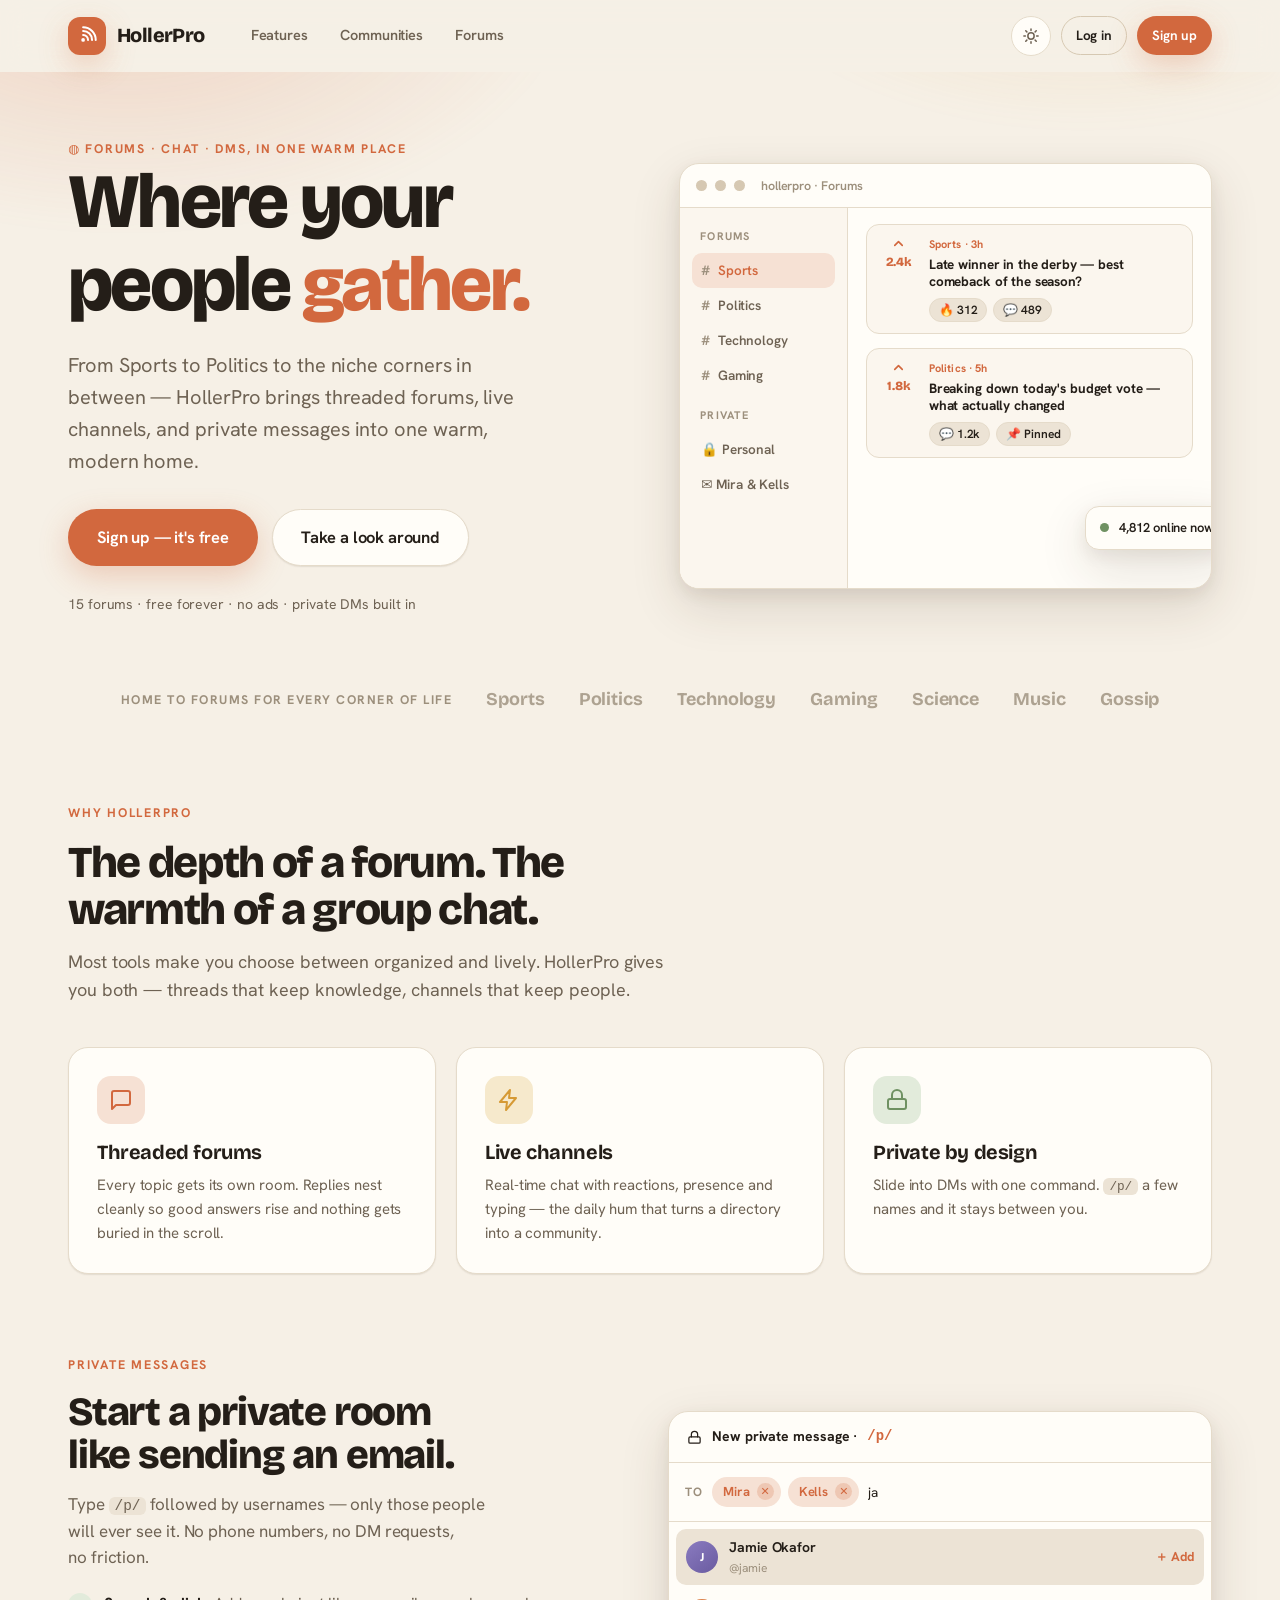
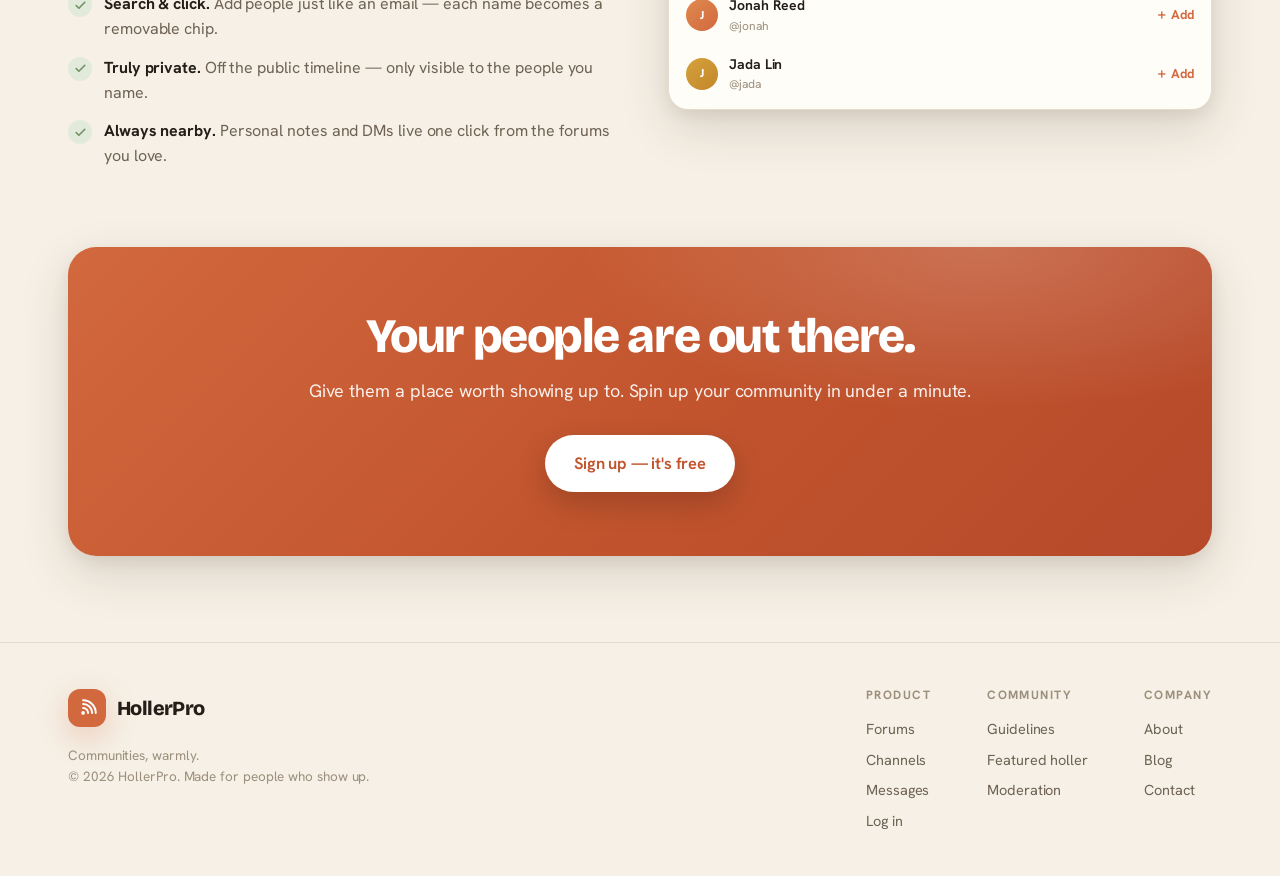
==== commit 28dfc724: "Remove fake stats and seed posts — start empty, show only real data" ====
--- a/index.html
+++ b/index.html
@@ -166,15 +166,15 @@
     <div class="lp-links">
       <a href="#features">Features</a>
       <a href="#communities">Communities</a>
-      <a href="forum.html">Forums</a>
+      <a href="app.html">Forums</a>
     </div>
     <div class="lp-nav-cta">
       <button class="theme-toggle" data-theme-toggle aria-label="Toggle theme">
         <svg class="sun" width="18" height="18" viewBox="0 0 24 24" fill="none" stroke="currentColor" stroke-width="2" stroke-linecap="round"><circle cx="12" cy="12" r="4.2"/><path d="M12 2.5v2M12 19.5v2M2.5 12h2M19.5 12h2M5 5l1.5 1.5M17.5 17.5L19 19M19 5l-1.5 1.5M6.5 17.5L5 19"/></svg>
         <svg class="moon" width="18" height="18" viewBox="0 0 24 24" fill="none" stroke="currentColor" stroke-width="2" stroke-linecap="round" stroke-linejoin="round"><path d="M21 12.8A8.5 8.5 0 1 1 11.2 3a6.6 6.6 0 0 0 9.8 9.8z"/></svg>
       </button>
-      <a href="forum.html" class="btn btn-ghost btn-sm hide-mobile">Log in</a>
-      <a href="forum.html" class="btn btn-primary btn-sm">Sign up</a>
+      <a href="auth.html" class="btn btn-ghost btn-sm hide-mobile">Log in</a>
+      <a href="auth.html?mode=register" class="btn btn-primary btn-sm">Sign up</a>
     </div>
   </div>
 </nav>
@@ -186,17 +186,11 @@
       <h1>Where your people <span class="ink">gather.</span></h1>
       <p class="hero-sub">From Sports to Politics to the niche corners in between — HollerPro brings threaded forums, live channels, and private messages into one warm, modern home.</p>
       <div class="hero-cta">
-        <a href="forum.html" class="btn btn-primary btn-lg">Sign up — it's free</a>
-        <a href="forum.html" class="btn btn-soft btn-lg">Take a look around</a>
+        <a href="auth.html?mode=register" class="btn btn-primary btn-lg">Sign up — it's free</a>
+        <a href="auth.html" class="btn btn-soft btn-lg">Take a look around</a>
       </div>
       <div class="hero-meta">
-        <div class="facepile">
-          <span class="avatar av-2">M</span>
-          <span class="avatar av-3">K</span>
-          <span class="avatar av-5">J</span>
-          <span class="avatar av-4">R</span>
-        </div>
-        <span>Home to <b style="color:var(--text)">12,400+</b> warm little communities</span>
+        <span>15 forums · free forever · no ads · private DMs built in</span>
       </div>
     </div>
 
@@ -322,7 +316,7 @@
     <div class="cta-card">
       <h2>Your people are out there.</h2>
       <p>Give them a place worth showing up to. Spin up your community in under a minute.</p>
-      <a href="forum.html" class="btn btn-lg btn-light">Sign up — it's free</a>
+      <a href="auth.html?mode=register" class="btn btn-lg btn-light">Sign up — it's free</a>
     </div>
   </div>
 </section>
@@ -340,9 +334,9 @@
       <div class="foot-col">
         <h5>Product</h5>
         <a href="#features">Forums</a>
-        <a href="forum.html">Channels</a>
-        <a href="forum.html">Messages</a>
-        <a href="forum.html">Log in</a>
+        <a href="app.html">Channels</a>
+        <a href="messages.html">Messages</a>
+        <a href="auth.html">Log in</a>
       </div>
       <div class="foot-col">
         <h5>Community</h5>
